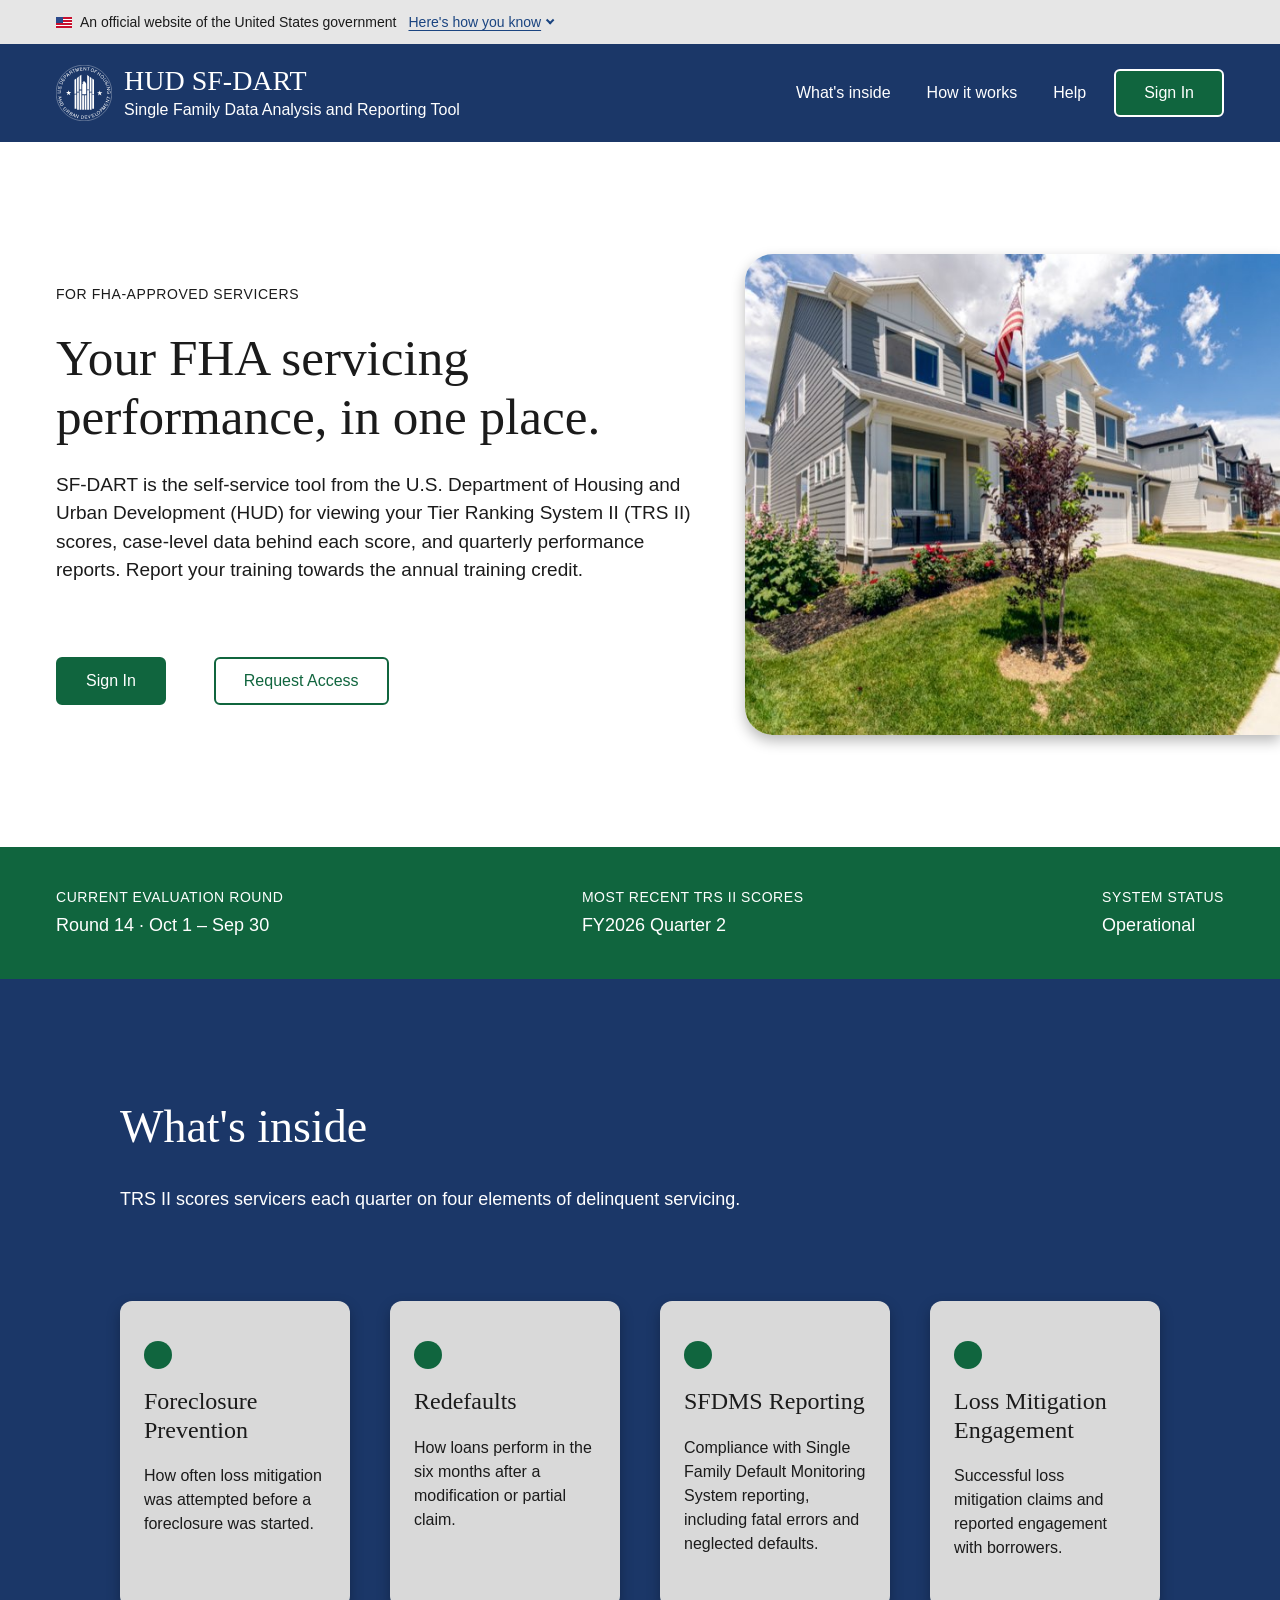
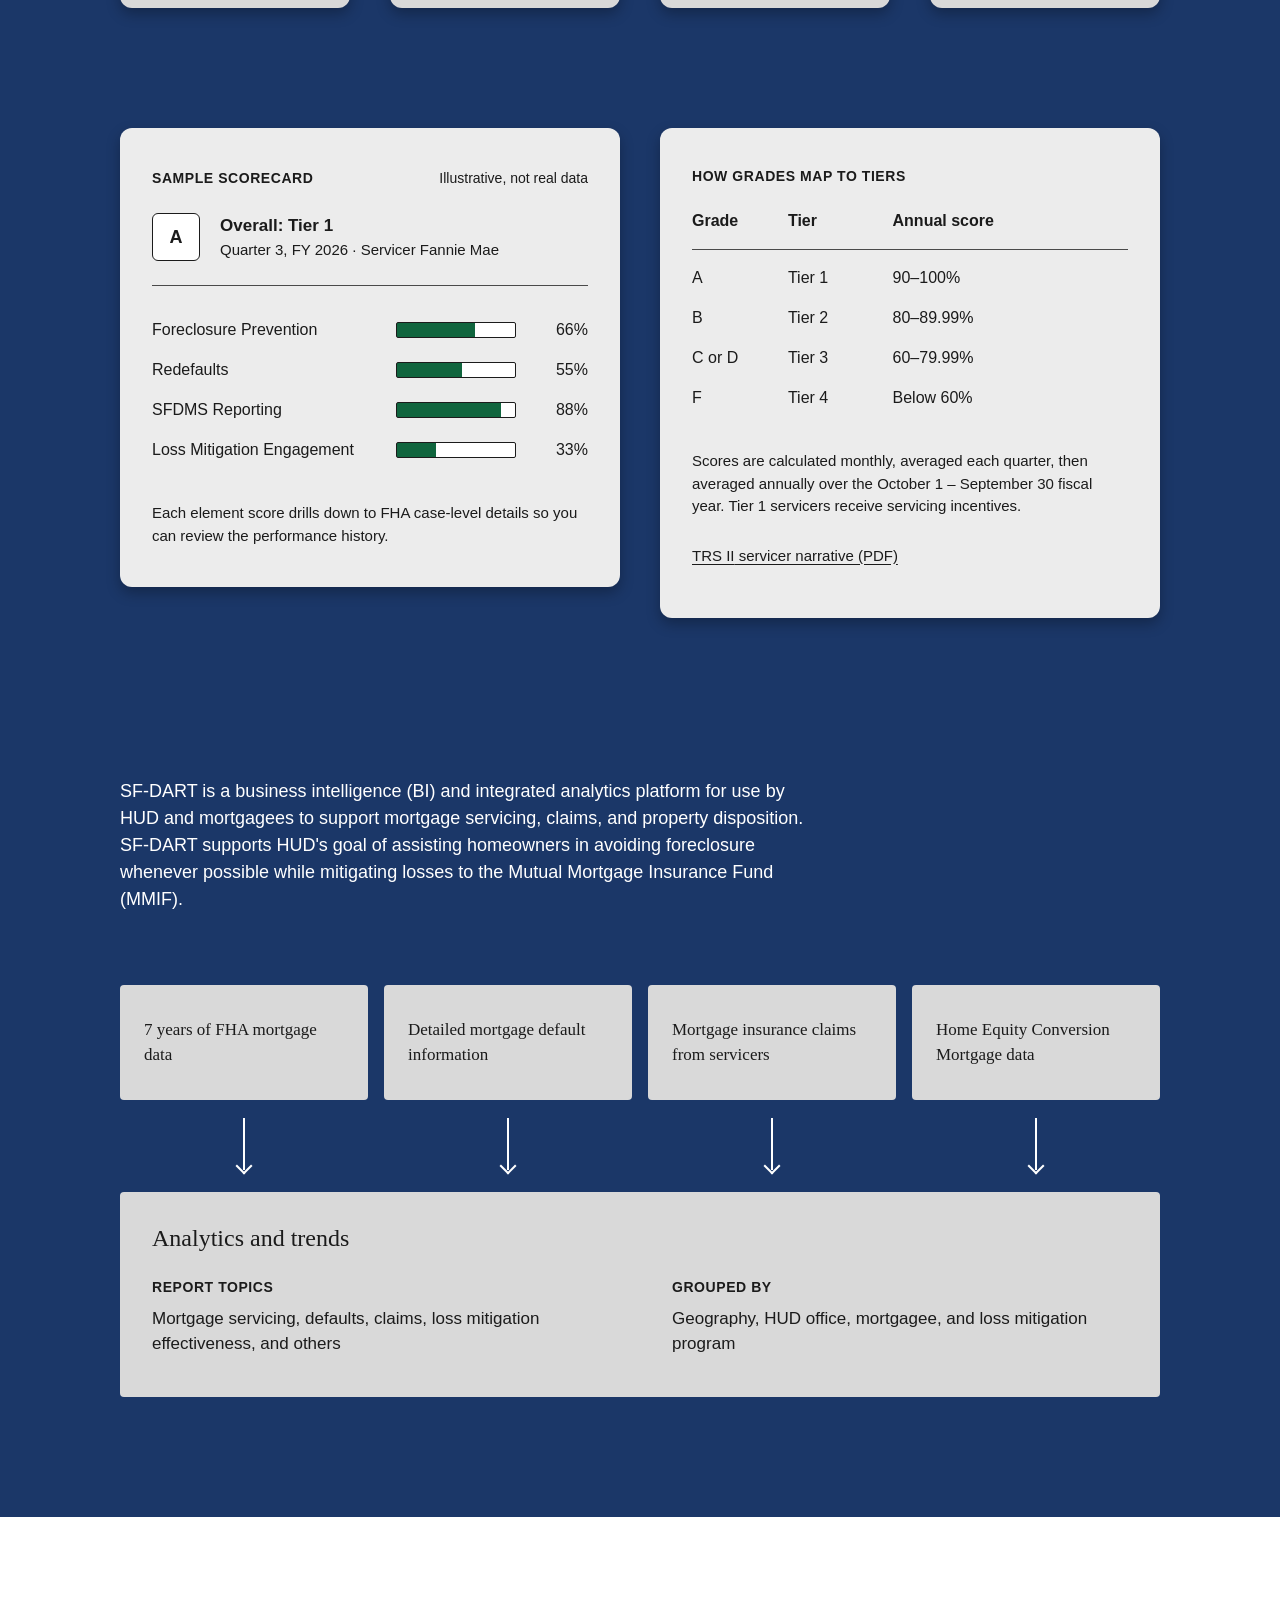
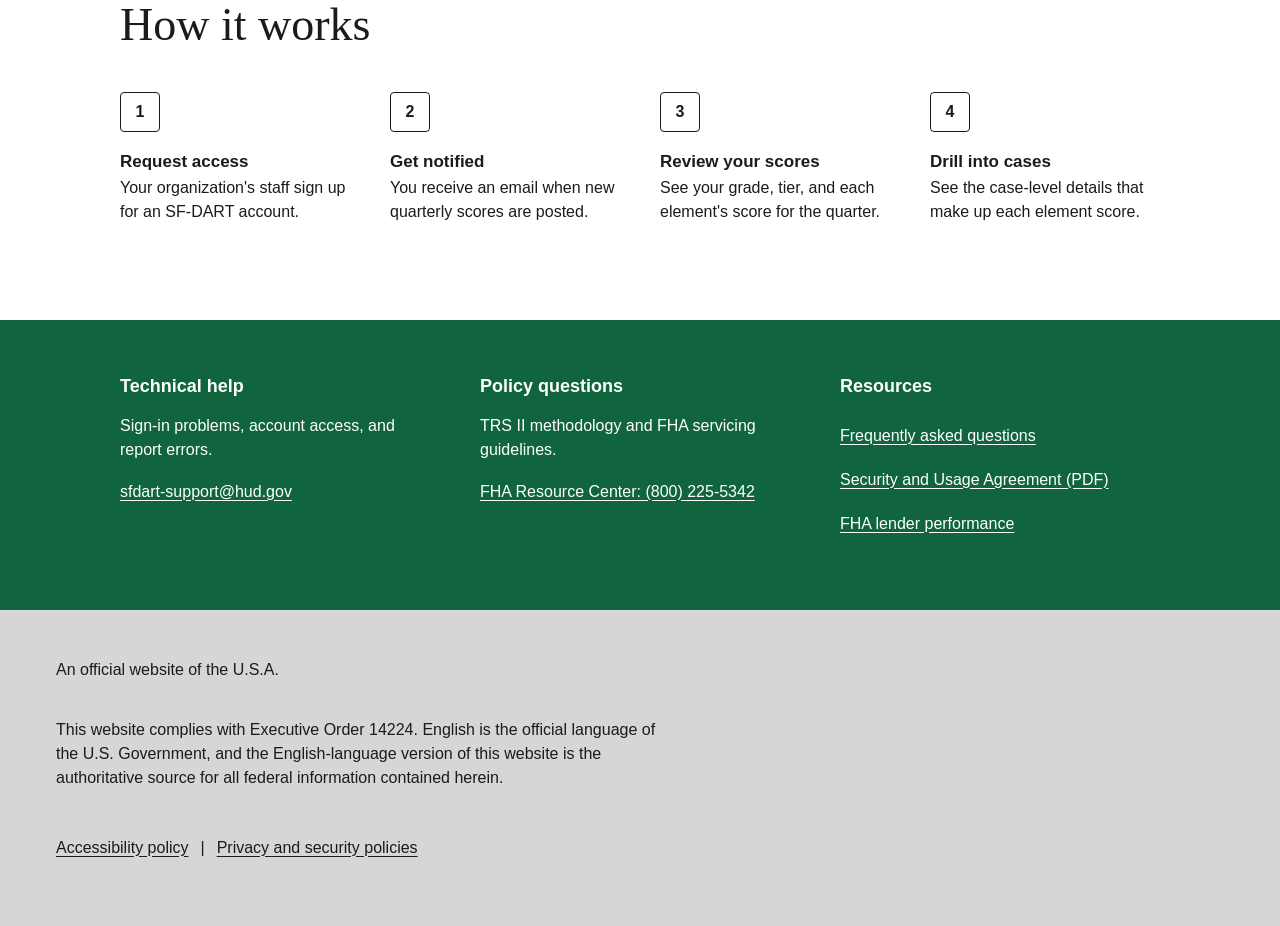
==== index.html @ 4eb6a8e0 "Add SF-DART landing and sign-in pages Add the static HTML/CSS front end for HUD SF-DART (Single Fami" ====
<!DOCTYPE html>
<html lang="en">
<head>
  <meta charset="utf-8">
  <meta name="viewport" content="width=device-width, initial-scale=1">
  <title>HUD SF-DART | Single Family Data Analysis and Reporting Tool</title>
  <meta name="description" content="SF-DART is the U.S. Department of Housing and Urban Development's self-service tool for FHA-approved servicers to view TRS II scores, case-level data and quarterly performance reports.">
  <link rel="stylesheet" href="css/base.css">
  <link rel="stylesheet" href="css/home.css">
  <script>
    // Enable scroll reveals only when the visitor hasn't asked for reduced motion.
    if (window.matchMedia("(prefers-reduced-motion: no-preference)").matches && "IntersectionObserver" in window) {
      document.documentElement.classList.add("js-motion");
    }
  </script>
</head>
<body>
  <a class="skip-link" href="#main">Skip to main content</a>

  <section class="gov-banner" aria-label="Official website of the United States government">
    <div class="wrap--wide">
      <details>
        <summary><span><span class="gov-banner__flag" aria-hidden="true"></span>An official website of the United States government</span> <span class="gov-banner__how">Here's how you know</span></summary>
        <p><strong>Official websites use .gov.</strong> A .gov website belongs to an official government organization in the United States. <strong>Secure .gov websites use HTTPS.</strong> A lock or https:// means you've safely connected to the .gov website.</p>
      </details>
    </div>
  </section>

  <header class="site-header">
    <div class="wrap--wide">
      <a class="brand" href="index.html">
        <img class="brand__seal" src="img/sfdart-logo.svg" width="56" height="56" alt="">
        <span>
          <span class="brand__name"><abbr title="U.S. Department of Housing and Urban Development">HUD</abbr> <abbr title="Single Family Data Analysis and Reporting Tool">SF-DART</abbr></span>
          <span class="brand__tagline">Single Family Data Analysis and Reporting Tool</span>
        </span>
      </a>
      <nav class="site-nav" aria-label="Primary">
        <ul>
          <li><a href="#whats-inside">What's inside</a></li>
          <li><a href="#how-it-works">How it works</a></li>
          <li><a href="#help">Help</a></li>
          <li><a class="btn btn--primary" href="sign-in.html">Sign In</a></li>
        </ul>
      </nav>
    </div>
  </header>

  <main id="main">
    <section class="hero" aria-labelledby="hero-title">
      <div class="hero__copy">
        <p class="eyebrow">For <abbr title="Federal Housing Administration">FHA</abbr>-approved servicers</p>
        <h1 id="hero-title">Your <abbr title="Federal Housing Administration">FHA</abbr> servicing performance, in one place.</h1>
        <p class="hero__lede">SF-DART is the self-service tool from the U.S. Department of Housing and Urban Development (<abbr title="U.S. Department of Housing and Urban Development">HUD</abbr>) for viewing your Tier Ranking System II (<abbr title="Tier Ranking System II">TRS II</abbr>) scores, case-level data behind each score, and quarterly performance reports. Report your training towards the annual training credit.</p>
        <div class="hero__actions">
          <a class="btn btn--primary" href="sign-in.html">Sign In</a>
          <a class="btn btn--secondary" href="/request-access">Request Access</a>
        </div>
      </div>
      <figure class="hero__media">
        <img src="img/hero-1400.jpg" srcset="img/hero-800.jpg 800w, img/hero-1400.jpg 1400w" sizes="(max-width: 960px) 100vw, 45vw" width="1400" height="933" fetchpriority="high" alt="A row of two-story suburban homes with green lawns, young trees, and an American flag on the front porch.">
      </figure>
    </section>

    <section class="status" aria-labelledby="status-title">
      <div class="wrap--wide">
        <h2 id="status-title" class="visually-hidden">Program status</h2>
        <dl>
          <div>
            <dt>Current evaluation round</dt>
            <dd>Round 14 · Oct 1 – Sep 30</dd>
          </div>
          <div>
            <dt>Most recent <abbr title="Tier Ranking System II">TRS II</abbr> scores</dt>
            <dd><abbr title="Fiscal Year">FY</abbr>2026 Quarter 2</dd>
          </div>
          <div>
            <dt>System status</dt>
            <dd>Operational</dd>
          </div>
        </dl>
      </div>
    </section>

    <section class="inside" id="whats-inside" aria-labelledby="inside-title">
      <div class="wrap">
        <h2 id="inside-title" data-reveal>What's inside</h2>
        <p class="inside__intro" data-reveal><abbr title="Tier Ranking System II">TRS II</abbr> scores servicers each quarter on four elements of delinquent servicing.</p>

        <ul class="elements">
          <li class="element" data-reveal>
            <h3>Foreclosure Prevention</h3>
            <p>How often loss mitigation was attempted before a foreclosure was started.</p>
          </li>
          <li class="element" data-reveal>
            <h3>Redefaults</h3>
            <p>How loans perform in the six months after a modification or partial claim.</p>
          </li>
          <li class="element" data-reveal>
            <h3><abbr title="Single Family Default Monitoring System">SFDMS</abbr> Reporting</h3>
            <p>Compliance with Single Family Default Monitoring System reporting, including fatal errors and neglected defaults.</p>
          </li>
          <li class="element" data-reveal>
            <h3>Loss Mitigation Engagement</h3>
            <p>Successful loss mitigation claims and reported engagement with borrowers.</p>
          </li>
        </ul>

        <div class="panels">
          <article class="panel" aria-labelledby="scorecard-title" data-reveal>
            <header class="panel__head">
              <h3 id="scorecard-title">Sample scorecard</h3>
              <small>Illustrative, not real data</small>
            </header>
            <div class="overall">
              <span class="overall__grade"><span class="visually-hidden">Grade </span>A</span>
              <p><strong>Overall: Tier 1</strong> Quarter 3, <abbr title="Fiscal Year">FY</abbr> 2026 · Servicer Fannie Mae</p>
            </div>
            <dl class="scores">
              <div>
                <dt>Foreclosure Prevention</dt>
                <dd><span class="bar" style="--pct: 66%" aria-hidden="true"></span><span class="pct">66%</span></dd>
              </div>
              <div>
                <dt>Redefaults</dt>
                <dd><span class="bar" style="--pct: 55%" aria-hidden="true"></span><span class="pct">55%</span></dd>
              </div>
              <div>
                <dt><abbr title="Single Family Default Monitoring System">SFDMS</abbr> Reporting</dt>
                <dd><span class="bar" style="--pct: 88%" aria-hidden="true"></span><span class="pct">88%</span></dd>
              </div>
              <div>
                <dt>Loss Mitigation Engagement</dt>
                <dd><span class="bar" style="--pct: 33%" aria-hidden="true"></span><span class="pct">33%</span></dd>
              </div>
            </dl>
            <p class="panel__note">Each element score drills down to <abbr title="Federal Housing Administration">FHA</abbr> case-level details so you can review the performance history.</p>
          </article>

          <article class="panel" aria-labelledby="tiers-title" data-reveal>
            <header class="panel__head">
              <h3 id="tiers-title">How grades map to tiers</h3>
            </header>
            <table class="tiers" aria-labelledby="tiers-title">
              <thead>
                <tr>
                  <th scope="col">Grade</th>
                  <th scope="col">Tier</th>
                  <th scope="col">Annual score</th>
                </tr>
              </thead>
              <tbody>
                <tr><td>A</td><td>Tier 1</td><td>90–100%</td></tr>
                <tr><td>B</td><td>Tier 2</td><td>80–89.99%</td></tr>
                <tr><td>C or D</td><td>Tier 3</td><td>60–79.99%</td></tr>
                <tr><td>F</td><td>Tier 4</td><td>Below 60%</td></tr>
              </tbody>
            </table>
            <p class="panel__note">Scores are calculated monthly, averaged each quarter, then averaged annually over the October 1 – September 30 fiscal year. Tier 1 servicers receive servicing incentives.</p>
            <a class="link" href="https://www.hud.gov/sites/dfiles/SFH/documents/spsnarrative.pdf"><abbr title="Tier Ranking System II">TRS II</abbr>&nbsp;servicer narrative (PDF)</a>
          </article>
        </div>

        <p class="platform" data-reveal>SF-DART is a business intelligence (BI) and integrated analytics platform for use by <abbr title="U.S. Department of Housing and Urban Development">HUD</abbr> and mortgagees to support mortgage servicing, claims, and property disposition. SF-DART supports <abbr title="U.S. Department of Housing and Urban Development">HUD</abbr>'s goal of assisting homeowners in avoiding foreclosure whenever possible while mitigating losses to the Mutual Mortgage Insurance Fund (<abbr title="Mutual Mortgage Insurance Fund">MMIF</abbr>).</p>

        <h3 class="visually-hidden" id="sources-title">Data sources that feed Analytics and trends</h3>
        <ul class="sources" aria-labelledby="sources-title">
          <li data-reveal>7 years of <abbr title="Federal Housing Administration">FHA</abbr> mortgage data</li>
          <li data-reveal>Detailed mortgage default information</li>
          <li data-reveal>Mortgage insurance claims from servicers</li>
          <li data-reveal>Home Equity Conversion Mortgage data</li>
        </ul>

        <section class="analytics" aria-labelledby="analytics-title" data-reveal>
          <h3 id="analytics-title">Analytics and trends</h3>
          <dl>
            <div>
              <dt>Report topics</dt>
              <dd>Mortgage servicing, defaults, claims, loss mitigation effectiveness, and others</dd>
            </div>
            <div>
              <dt>Grouped by</dt>
              <dd>Geography, <abbr title="U.S. Department of Housing and Urban Development">HUD</abbr> office, mortgagee, and loss mitigation program</dd>
            </div>
          </dl>
        </section>
      </div>
    </section>

    <section class="how" id="how-it-works" aria-labelledby="how-title">
      <div class="wrap">
        <h2 id="how-title" data-reveal>How it works</h2>
        <ol class="steps">
          <li data-reveal>
            <h3>Request access</h3>
            <p>Your organization's staff sign up for an SF-DART account.</p>
          </li>
          <li data-reveal>
            <h3>Get notified</h3>
            <p>You receive an email when new quarterly scores are posted.</p>
          </li>
          <li data-reveal>
            <h3>Review your scores</h3>
            <p>See your grade, tier, and each element's score for the quarter.</p>
          </li>
          <li data-reveal>
            <h3>Drill into cases</h3>
            <p>See the case-level details that make up each element score.</p>
          </li>
        </ol>
      </div>
    </section>

    <section class="help" id="help" aria-label="Help and resources">
      <div class="wrap">
        <div>
          <h2>Technical help</h2>
          <p>Sign-in problems, account access, and report errors.</p>
          <a class="link" href="mailto:sfdart-support@hud.gov">sfdart-support@hud.gov</a>
        </div>
        <div>
          <h2>Policy questions</h2>
          <p><abbr title="Tier Ranking System II">TRS II</abbr> methodology and <abbr title="Federal Housing Administration">FHA</abbr> servicing guidelines.</p>
          <a class="link" href="tel:+18002255342">FHA Resource Center: (800) 225-5342</a>
        </div>
        <div>
          <h2>Resources</h2>
          <ul>
            <li><a class="link" href="/faq">Frequently asked questions</a></li>
            <li><a class="link" href="/sfdart_user_agreement.pdf">Security and Usage Agreement (PDF)</a></li>
            <li><a class="link" href="https://www.hud.gov/hud-partners/single-family-lender-performance">FHA lender performance</a></li>
          </ul>
        </div>
      </div>
    </section>
  </main>

  <footer class="site-footer">
    <div class="wrap--wide">
      <div class="footer__notices">
        <p>An official website of the U.S.A.</p>
        <p>This website complies with Executive Order 14224. English is the official language of the U.S. Government, and the English-language version of this website is the authoritative source for all federal information contained herein.</p>
      </div>
      <ul>
        <li><a class="link" href="https://www.hud.gov/accessibility">Accessibility policy</a></li>
        <li><a class="link" href="https://www.hud.gov/privacy">Privacy and security policies</a></li>
      </ul>
    </div>
  </footer>

  <script>
    // Scroll reveals: add .is-visible once each element enters the viewport.
    (() => {
      const root = document.documentElement;
      const motionOK = window.matchMedia("(prefers-reduced-motion: no-preference)");
      if (!root.classList.contains("js-motion")) return;

      const revealAll = () => {
        document.querySelectorAll("[data-reveal]").forEach((el) => el.classList.add("is-visible"));
      };

      const observer = new IntersectionObserver((entries) => {
        for (const entry of entries) {
          if (entry.isIntersecting) {
            entry.target.classList.add("is-visible");
            observer.unobserve(entry.target);
          }
        }
      }, { rootMargin: "0px 0px -8% 0px", threshold: 0.12 });

      document.querySelectorAll("[data-reveal]").forEach((el) => observer.observe(el));

      // If the visitor turns on reduced motion mid-visit, show everything immediately.
      motionOK.addEventListener("change", (e) => {
        if (!e.matches) {
          observer.disconnect();
          revealAll();
          root.classList.remove("js-motion");
        }
      });

      // Jumping to content with keyboard focus or in-page links reveals it at once.
      document.addEventListener("focusin", (e) => {
        const target = e.target.closest("[data-reveal]");
        if (target) target.classList.add("is-visible");
      });
      window.addEventListener("beforeprint", revealAll);
    })();
  </script>
</body>
</html>
---- css/base.css ----
/* Shared styles for every SF-DART page. Load before the page stylesheet. */

/*
  Accessibility target: WCAG 2.2 Level AAA.
  Every text/background pair below meets 7:1 (1.4.6). Notes on each token:
    --green  #10653e  white text 7.11:1 (same hue as HUD #168a55, darkened only to the AAA threshold)
    --navy   #1b3768  white text 11.71:1
    --ink    #1b1b1b  on white 17.2:1, on --card 12.2:1, on --panel 14.6:1, on --footer 11.9:1
    --link-gov #1a4480 on --banner 7.71:1
    --error  #8b0a03  on --panel 8.3:1, on white 9.8:1
*/
:root {
  --navy: #1b3768;
  --green: #10653e;
  --green-hover: #0b4d2f;
  --ink: #1b1b1b;
  --card: #d9d9d9;
  --panel: #ececec;
  --banner: #e6e6e6;
  --footer: #d6d6d6;
  --white: #ffffff;
  --link-gov: #1a4480;
  --focus: #ffbe2e;
  --error: #8b0a03;
  --radius: 12px;
  --shadow: 0 6px 14px rgb(0 0 0 / 0.28);
  --font-serif: Georgia, "Times New Roman", Times, serif;
  --font-sans: "Helvetica Neue", Helvetica, Arial, sans-serif;
  --content: 1040px;
  --gutter: clamp(16px, 5vw, 56px);
  --measure: 70ch;
  --target: 44px;
}

*, *::before, *::after { box-sizing: border-box; }

html { scroll-behavior: smooth; }

body {
  margin: 0;
  font-family: var(--font-sans);
  font-size: 1rem;
  line-height: 1.5;
  color: var(--ink);
  background: var(--white);
}

img { max-width: 100%; display: block; }

h1, h2, h3 {
  font-family: var(--font-serif);
  font-weight: 400;
  line-height: 1.2;
  margin: 0;
}

p { margin: 0; max-width: var(--measure); }

a { color: inherit; text-underline-offset: 0.2em; }

abbr[title] { text-decoration: none; }

/* Focus: two-tone ring so it shows on light and dark backgrounds (2.4.7, 2.4.13) */
:focus-visible {
  outline: 3px solid var(--focus);
  outline-offset: 0;
  box-shadow: 0 0 0 6px var(--ink);
}

.visually-hidden {
  position: absolute !important;
  width: 1px;
  height: 1px;
  padding: 0;
  margin: -1px;
  overflow: hidden;
  clip: rect(0 0 0 0);
  white-space: nowrap;
  border: 0;
}

.skip-link {
  position: absolute;
  left: 8px;
  top: -64px;
  display: inline-flex;
  align-items: center;
  min-height: var(--target);
  padding: 0 16px;
  background: var(--white);
  color: var(--ink);
  z-index: 10;
}
.skip-link:focus { top: 8px; }

.wrap {
  width: min(100% - 2 * var(--gutter), var(--content));
  margin-inline: auto;
}

.wrap--wide {
  width: min(100% - 2 * var(--gutter), 1280px);
  margin-inline: auto;
}

/* Standalone links: underlined and at least 44px tall (1.4.1, 2.5.5) */
.link {
  display: inline-flex;
  align-items: center;
  min-height: var(--target);
  text-decoration: underline;
}
.link:hover { text-decoration-thickness: 3px; }

.eyebrow {
  font-size: 0.875rem;
  text-transform: uppercase;
  letter-spacing: 0.04em;
}

/* Buttons */
.btn {
  display: inline-flex;
  align-items: center;
  justify-content: center;
  min-height: 48px;
  min-width: var(--target);
  padding: 0 28px;
  border: 2px solid var(--green);
  border-radius: 6px;
  font-size: 1rem;
  text-decoration: none;
  transition: background-color 0.15s, color 0.15s;
}
.btn--primary { background: var(--green); color: var(--white); }
.btn--primary:hover { background: var(--green-hover); border-color: var(--green-hover); }
.btn--secondary { background: var(--white); color: var(--green); }
.btn--secondary:hover { background: var(--green); color: var(--white); }
.site-header .btn--primary { border-color: var(--white); }

/* Government banner */
.gov-banner {
  background: var(--banner);
  font-size: 0.875rem;
}
.gov-banner summary {
  display: flex;
  align-items: center;
  flex-wrap: wrap;
  column-gap: 12px;
  min-height: var(--target);
  cursor: pointer;
  list-style: none;
}
.gov-banner summary::-webkit-details-marker { display: none; }
.gov-banner__flag {
  width: 16px;
  height: 11px;
  background:
    linear-gradient(#2b4a8b, #2b4a8b) 0 0 / 7px 6px no-repeat,
    repeating-linear-gradient(#c8102e 0 1.57px, #fff 1.57px 3.14px);
  display: inline-block;
  vertical-align: middle;
  margin-right: 8px;
}
.gov-banner__how {
  color: var(--link-gov);
  text-decoration: underline;
  text-underline-offset: 0.2em;
}
.gov-banner__how::after {
  content: "";
  display: inline-block;
  width: 0.45em;
  height: 0.45em;
  margin-left: 6px;
  border-right: 2px solid currentColor;
  border-bottom: 2px solid currentColor;
  transform: translateY(-0.2em) rotate(45deg);
}
.gov-banner details[open] .gov-banner__how::after { transform: translateY(0.05em) rotate(-135deg); }
.gov-banner details[open] p { padding-bottom: 16px; }

/* Site header */
.site-header {
  background: var(--navy);
  color: var(--white);
  padding: 20px 0;
}
.site-header .wrap--wide {
  display: flex;
  align-items: center;
  justify-content: space-between;
  flex-wrap: wrap;
  gap: 16px 32px;
}
.brand {
  display: flex;
  align-items: center;
  gap: 12px;
  min-height: var(--target);
  text-decoration: none;
}
.brand__seal { width: 56px; height: 56px; flex: none; }
.brand__name {
  display: block;
  font-family: var(--font-serif);
  font-size: 1.75rem;
  line-height: 1.2;
}
.brand__tagline { display: block; font-size: 1rem; }

.site-nav ul {
  display: flex;
  align-items: center;
  flex-wrap: wrap;
  gap: 8px 20px;
  list-style: none;
  margin: 0;
  padding: 0;
}
.site-nav a:not(.btn) {
  display: inline-flex;
  align-items: center;
  min-height: var(--target);
  padding: 0 8px;
  text-decoration: none;
  font-size: 1rem;
}
.site-nav a:not(.btn):hover { text-decoration: underline; }

/* Help */
.help {
  background: var(--green);
  color: var(--white);
  padding: 56px 0 64px;
}
.help .wrap {
  display: grid;
  grid-template-columns: repeat(3, minmax(0, 1fr));
  gap: 40px;
  font-size: 1rem;
}
.help h2 {
  font-family: var(--font-sans);
  font-weight: 700;
  font-size: 1.125rem;
  margin-bottom: 16px;
}
.help p { margin-bottom: 8px; }
.help ul { list-style: none; margin: 0; padding: 0; }

/* Footer */
.site-footer {
  background: var(--footer);
  padding: 48px 0 56px;
  font-size: 1rem;
}
.site-footer .wrap--wide { display: grid; gap: 2.25em; }
.site-footer ul {
  display: flex;
  flex-wrap: wrap;
  align-items: center;
  list-style: none;
  margin: 0;
  padding: 0;
}
.site-footer li + li::before { content: "|"; padding: 0 12px; }
@media (max-width: 600px) {
  .site-footer ul { flex-direction: column; align-items: flex-start; }
  .site-footer li + li::before { content: none; }
}
.footer__notices { display: grid; gap: 2.25em; }


/* ============================================================
   Motion (WCAG 2.2 AAA: 2.2.2, 2.3.1, 2.3.3)
   Runs only under prefers-reduced-motion: no-preference (technique C39).
   Short, plays once, never loops or flashes.
   ============================================================ */
@media (prefers-reduced-motion: no-preference) {
  :root {
    --ease-out: cubic-bezier(0.22, 1, 0.36, 1);
    interpolate-size: allow-keywords;
  }

  @keyframes rise {
    from { opacity: 0; translate: 0 14px; }
  }

  /* Buttons: small lift on hover, press-down on click */
  .btn {
    transition:
      background-color 0.2s, color 0.2s, border-color 0.2s,
      translate 0.2s var(--ease-out), box-shadow 0.2s var(--ease-out);
  }
  .btn:hover { translate: 0 -2px; box-shadow: 0 6px 14px rgb(0 0 0 / 0.22); }
  .btn:active { translate: 0 0; box-shadow: none; }
  .btn:focus-visible:hover { box-shadow: 0 0 0 6px var(--ink); }

  /* Underlines grow thicker smoothly */
  .link, .site-nav a:not(.btn) {
    transition: text-decoration-thickness 0.2s, text-underline-offset 0.2s;
  }
  .link:hover { text-underline-offset: 0.3em; }

  /* Gov banner opens smoothly */
  .gov-banner details::details-content {
    block-size: 0;
    overflow: hidden;
    transition:
      block-size 0.3s var(--ease-out),
      content-visibility 0.3s allow-discrete;
  }
  .gov-banner details[open]::details-content { block-size: auto; }
  .gov-banner__how::after { transition: transform 0.3s var(--ease-out); }
}

/* Windows High Contrast / forced colors */
@media (forced-colors: active) {
  :focus-visible { outline-color: Highlight; }
}

@media (max-width: 960px) {
  .help .wrap { grid-template-columns: 1fr; }
}

@media (prefers-reduced-motion: reduce) {
  html { scroll-behavior: auto; }
}
---- css/home.css ----
/* Home page (index.html). Requires base.css. */

/* Hero */
.hero {
  display: grid;
  grid-template-columns: minmax(0, 1.2fr) minmax(0, 1fr);
  align-items: center;
  gap: 48px;
  padding: 112px 0 112px max(var(--gutter), calc((100% - 1280px) / 2));
  overflow: hidden;
}
.hero__copy {
  display: flex;
  flex-direction: column;
  align-items: flex-start;
  gap: 24px;
  max-width: 720px;
}
.hero h1 { font-size: clamp(2.25rem, 4vw, 3.5rem); line-height: 1.15; }
.hero__lede { font-size: 1.1875rem; max-width: 34em; }
.hero__actions {
  display: flex;
  flex-wrap: wrap;
  gap: 24px 48px;
  margin-top: 48px;
}
.hero__media { margin: 0; width: 100%; }
.hero__media img {
  width: 100%;
  height: auto;
  aspect-ratio: 6 / 5.4;
  object-fit: cover;
  object-position: 35% 50%;
  border-radius: 28px 0 0 28px;
  box-shadow: var(--shadow);
}

/* Status strip */
.status {
  background: var(--green);
  color: var(--white);
  padding: 40px 0;
}
.status dl {
  display: flex;
  flex-wrap: wrap;
  justify-content: space-between;
  gap: 24px 72px;
  margin: 0;
}
.status dt {
  font-size: 0.875rem;
  text-transform: uppercase;
  letter-spacing: 0.04em;
  margin-bottom: 4px;
}
.status dd { margin: 0; font-size: 1.125rem; }

/* What's inside */
.inside {
  background: var(--navy);
  color: var(--white);
  padding: 120px 0;
}
.inside h2 { font-size: 2.875rem; margin-bottom: 32px; }
.inside__intro { font-size: 1.125rem; }

.elements {
  display: grid;
  grid-template-columns: repeat(4, minmax(0, 1fr));
  gap: 40px;
  list-style: none;
  margin: 88px 0 120px;
  padding: 0;
}
.element {
  background: var(--card);
  color: var(--ink);
  border-radius: var(--radius);
  box-shadow: var(--shadow);
  padding: 40px 24px 48px;
}
.element::before {
  content: "";
  display: block;
  width: 28px;
  height: 28px;
  border-radius: 50%;
  background: var(--green);
  margin-bottom: 18px;
}
.element h3 { font-size: 1.5rem; margin-bottom: 20px; }
.element p { font-size: 1rem; }

.panels {
  display: grid;
  grid-template-columns: repeat(2, minmax(0, 1fr));
  gap: 40px;
  align-items: start;
}
.panel {
  background: var(--panel);
  color: var(--ink);
  border-radius: var(--radius);
  box-shadow: var(--shadow);
  padding: 40px 32px;
  font-size: 1rem;
}
.panel__head {
  display: flex;
  justify-content: space-between;
  align-items: baseline;
  flex-wrap: wrap;
  gap: 8px 16px;
  margin-bottom: 24px;
}
.panel__head h3 {
  font-family: var(--font-sans);
  font-size: 0.875rem;
  font-weight: 700;
  text-transform: uppercase;
  letter-spacing: 0.04em;
}
.panel__head small { font-size: 0.875rem; }
.panel__note { font-size: 0.9375rem; }

.overall {
  display: flex;
  align-items: center;
  gap: 20px;
  padding-bottom: 24px;
  border-bottom: 1px solid #4a4a4a;
  margin-bottom: 32px;
}
.overall__grade {
  display: grid;
  place-items: center;
  flex: none;
  width: 48px;
  height: 48px;
  border: 1px solid var(--ink);
  border-radius: 6px;
  background: var(--white);
  font-size: 1.125rem;
  font-weight: 700;
}
.overall p { font-size: 0.9375rem; }
.overall strong { display: block; font-size: 1.0625rem; }

.scores { margin: 0 0 40px; display: grid; gap: 16px; }
.scores div {
  display: grid;
  grid-template-columns: minmax(0, 1fr) minmax(80px, 120px) 3.5em;
  align-items: center;
  gap: 16px;
}
.scores dt { font-size: 1rem; }
.scores dd { margin: 0; display: contents; }
.bar {
  --fill: var(--pct);
  height: 16px;
  border: 1px solid var(--ink);
  border-radius: 2px;
  background: linear-gradient(90deg, var(--green) var(--fill), var(--white) var(--fill));
}
.scores .pct { text-align: right; font-size: 1rem; }

.tiers {
  width: 100%;
  border-collapse: collapse;
  font-size: 1rem;
  margin-bottom: 40px;
}
.tiers th {
  text-align: left;
  font-weight: 700;
  padding: 0 12px 16px 0;
  border-bottom: 1px solid #4a4a4a;
}
.tiers td { padding: 16px 12px 0 0; }
.tiers td:first-child, .tiers th:first-child { width: 22%; }
.tiers td:nth-child(2), .tiers th:nth-child(2) { width: 24%; }
.panel .link { margin-top: 16px; font-size: 0.9375rem; }

/* Data sources */
.platform {
  margin: 160px 0 72px;
  font-size: 1.125rem;
}
.sources {
  display: grid;
  grid-template-columns: repeat(4, minmax(0, 1fr));
  gap: 16px;
  list-style: none;
  margin: 0;
  padding: 0;
}
.sources li {
  position: relative;
  background: var(--card);
  color: var(--ink);
  border-radius: 4px;
  padding: 32px 24px;
  font-family: var(--font-serif);
  font-size: 1.0625rem;
  margin-bottom: 92px;
}
.sources li::after {
  content: "";
  position: absolute;
  left: 50%;
  top: calc(100% + 18px);
  width: 2px;
  height: 52px;
  background: var(--white);
  transform: translateX(-50%);
}
.sources li::before {
  content: "";
  position: absolute;
  left: 50%;
  top: calc(100% + 60px);
  width: 12px;
  height: 12px;
  border-right: 2px solid var(--white);
  border-bottom: 2px solid var(--white);
  transform: translateX(-50%) rotate(45deg);
}

.analytics {
  background: var(--card);
  color: var(--ink);
  border-radius: 4px;
  padding: 32px 32px 40px;
}
.analytics h3 { font-size: 1.5rem; margin-bottom: 24px; }
.analytics dl {
  display: grid;
  grid-template-columns: repeat(2, minmax(0, 1fr));
  gap: 24px 64px;
  margin: 0;
}
.analytics dt {
  font-size: 0.875rem;
  font-weight: 700;
  text-transform: uppercase;
  letter-spacing: 0.04em;
  margin-bottom: 8px;
}
.analytics dd { margin: 0; font-size: 1.0625rem; }

/* How it works */
.how { padding: 80px 0 96px; }
.how h2 { font-size: 2.875rem; margin-bottom: 40px; }
.steps {
  display: grid;
  grid-template-columns: repeat(4, minmax(0, 1fr));
  gap: 40px;
  list-style: none;
  margin: 0;
  padding: 0;
  counter-reset: step;
}
.steps li {
  counter-increment: step;
  font-size: 1rem;
}
.steps li::before {
  content: counter(step);
  display: grid;
  place-items: center;
  width: 40px;
  height: 40px;
  border: 1px solid var(--ink);
  border-radius: 4px;
  font-weight: 700;
  margin-bottom: 20px;
}
.steps h3 {
  font-family: var(--font-sans);
  font-weight: 700;
  font-size: 1.0625rem;
  margin-bottom: 4px;
}


/* ============================================================
   Motion (WCAG 2.2 AAA: 2.2.2, 2.3.1, 2.3.3)
   - Everything below runs only under prefers-reduced-motion: no-preference (technique C39).
   - Animations are short, play once, never loop, and never flash.
   - Content is fully visible without JavaScript: the hidden starting
     state applies only once the script adds .js-motion to <html>.
   ============================================================ */
@property --fill {
  syntax: "<percentage>";
  inherits: false;
  initial-value: 0%;
}

@media (prefers-reduced-motion: no-preference) {
  @keyframes settle-in {
    from { opacity: 0; scale: 1.04; }
  }
  @keyframes drift {
    to { translate: 0 32px; }
  }

  /* Hero: staggered entrance on load */
  .hero__copy > * {
    animation: rise 0.7s var(--ease-out) both;
    animation-delay: calc(var(--i, 0) * 90ms);
  }
  .hero__copy > :nth-child(2) { --i: 1; }
  .hero__copy > :nth-child(3) { --i: 2; }
  .hero__copy > :nth-child(4) { --i: 3; }
  .hero__media { overflow: visible; }
  .hero__media img { animation: settle-in 1s var(--ease-out) 0.15s both; }

  /* Hero image drifts slightly as it scrolls away (scroll-driven, progressive enhancement) */
  @supports (animation-timeline: view()) {
    .hero__media img {
      animation:
        settle-in 1s var(--ease-out) 0.15s both,
        drift linear both;
      animation-timeline: auto, view();
      animation-range: normal, exit 0% exit 100%;
    }
  }

  /* Scroll reveals */
  .js-motion [data-reveal] {
    opacity: 0;
    translate: 0 20px;
    transition:
      opacity 0.6s var(--ease-out),
      translate 0.6s var(--ease-out);
    transition-delay: calc(var(--i, 0) * 90ms);
  }
  .js-motion [data-reveal].is-visible { opacity: 1; translate: none; }
  .elements > :nth-child(2), .sources > :nth-child(2), .steps > :nth-child(2), .panels > :nth-child(2) { --i: 1; }
  .elements > :nth-child(3), .sources > :nth-child(3), .steps > :nth-child(3) { --i: 2; }
  .elements > :nth-child(4), .sources > :nth-child(4), .steps > :nth-child(4) { --i: 3; }

  /* Score bars fill once the scorecard is in view */
  .js-motion [data-reveal] .bar { --fill: 0%; }
  .js-motion [data-reveal].is-visible .bar {
    --fill: var(--pct);
    transition: --fill 1.1s var(--ease-out) 0.35s;
  }
  .js-motion .scores > :nth-child(2) .bar { transition-delay: 0.45s; }
  .js-motion .scores > :nth-child(3) .bar { transition-delay: 0.55s; }
  .js-motion .scores > :nth-child(4) .bar { transition-delay: 0.65s; }

  /* Data-flow arrows draw downward after their source card appears */
  .js-motion .sources li::after {
    scale: 1 0;
    transform-origin: top;
    transition: scale 0.5s var(--ease-out);
    transition-delay: calc(var(--i, 0) * 90ms + 0.35s);
  }
  .js-motion .sources li::before {
    opacity: 0;
    transition: opacity 0.3s ease-out;
    transition-delay: calc(var(--i, 0) * 90ms + 0.7s);
  }
  .js-motion .sources li.is-visible::after { scale: 1 1; }
  .js-motion .sources li.is-visible::before { opacity: 1; }
}

/* Never print or hand off half-revealed content */
@media print {
  [data-reveal] { opacity: 1 !important; translate: none !important; }
  .bar { --fill: var(--pct) !important; }
}

/* Windows High Contrast / forced colors */
@media (forced-colors: active) {
  .bar {
    forced-color-adjust: none;
    border-color: CanvasText;
    background: linear-gradient(90deg, CanvasText var(--pct), Canvas var(--pct));
  }
  .element::before { forced-color-adjust: none; background: CanvasText; }
  .sources li::after { background: CanvasText; }
  .sources li::before { border-color: CanvasText; }
}

/* Responsive */
@media (max-width: 1100px) {
  .elements { grid-template-columns: repeat(2, minmax(0, 1fr)); }
  .steps { grid-template-columns: repeat(2, minmax(0, 1fr)); }
}

@media (max-width: 960px) {
  .hero { grid-template-columns: 1fr; padding: 64px var(--gutter); }
  .hero__media img { border-radius: 20px; }
  .hero__actions { margin-top: 16px; gap: 16px; }
  .elements { gap: 24px; margin: 56px 0 72px; }
  .panels { grid-template-columns: 1fr; gap: 32px; }
  .sources { grid-template-columns: repeat(2, minmax(0, 1fr)); }
  .inside { padding: 72px 0; }
  .platform { margin-top: 88px; }
}

@media (max-width: 600px) {
  .elements, .sources, .steps, .analytics dl { grid-template-columns: 1fr; }
  .sources li { margin-bottom: 0; padding: 24px 20px; }
  .sources li::before, .sources li::after { display: none; }
  .sources { margin-bottom: 16px; }
  .panel { padding: 32px 20px; }
  .scores div { grid-template-columns: minmax(0, 1fr) 64px 3.5em; gap: 10px; }
  .inside h2, .how h2 { font-size: 2.25rem; }
}
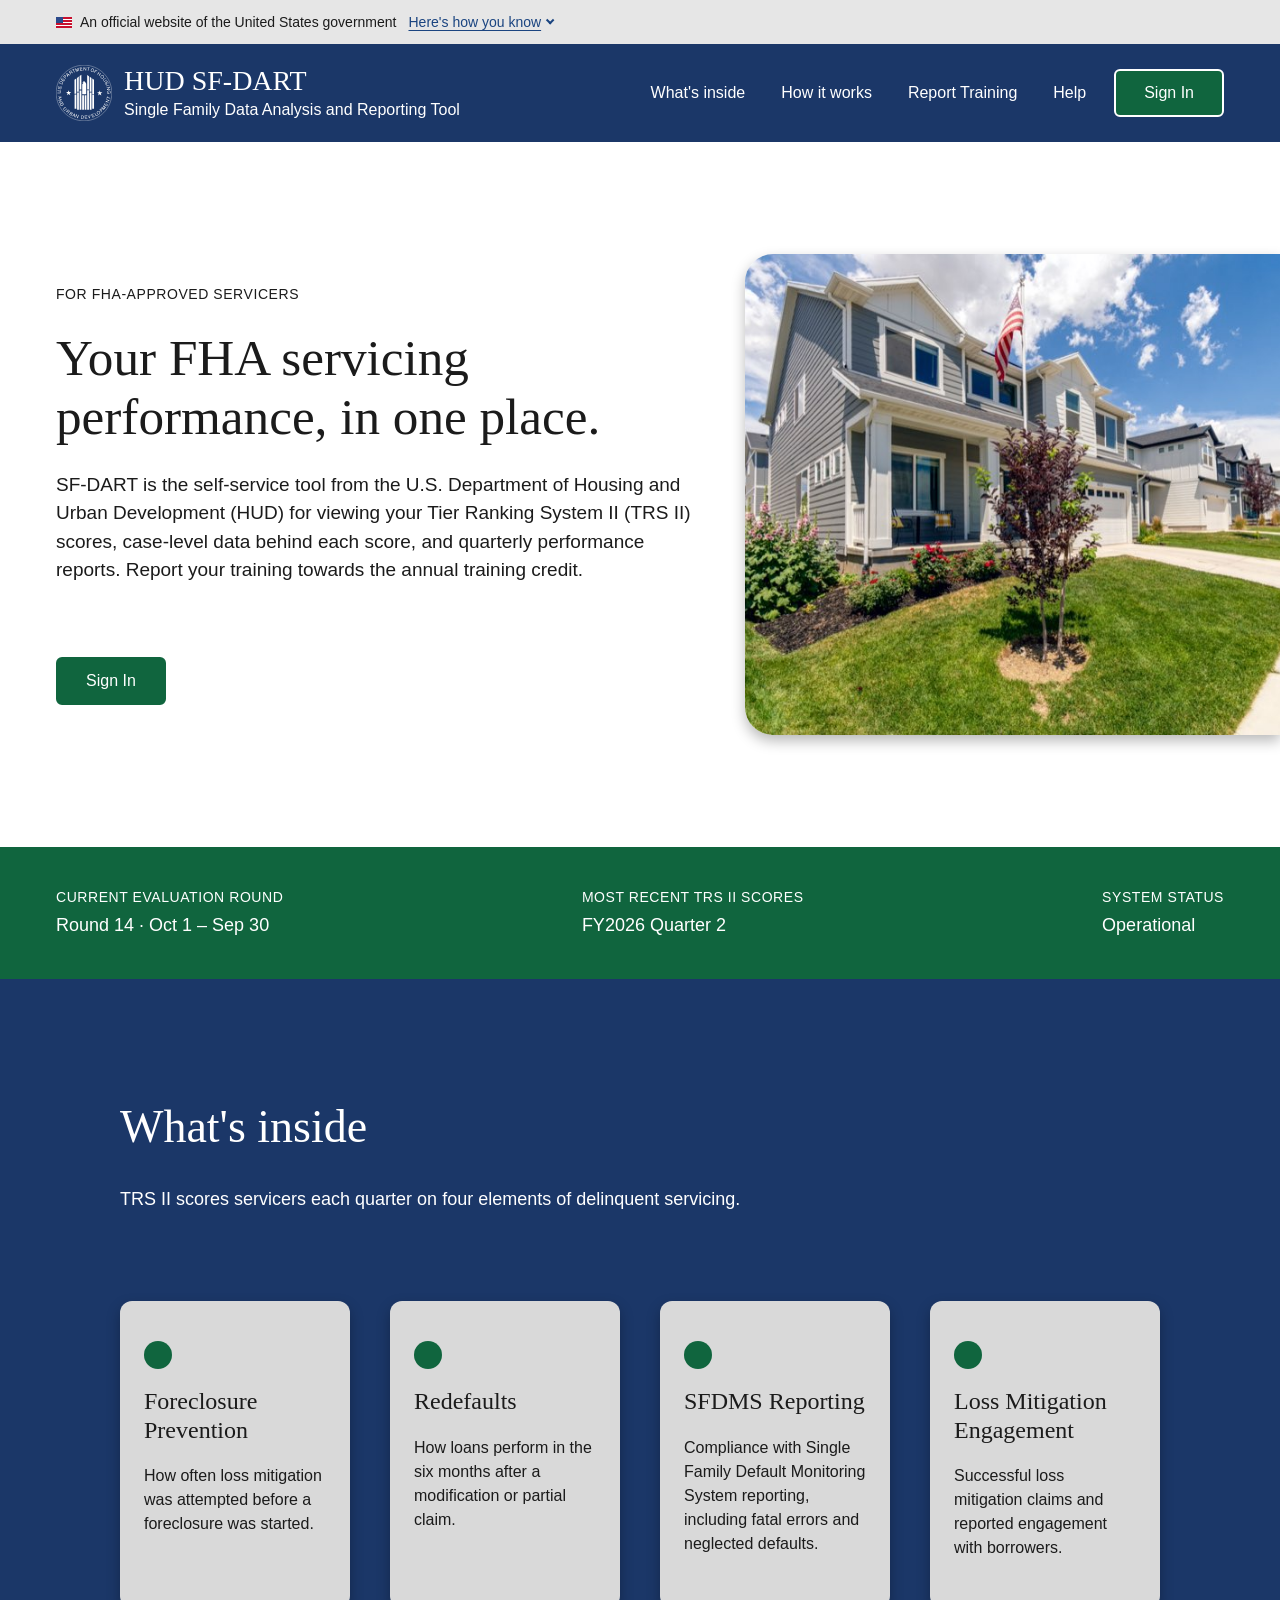
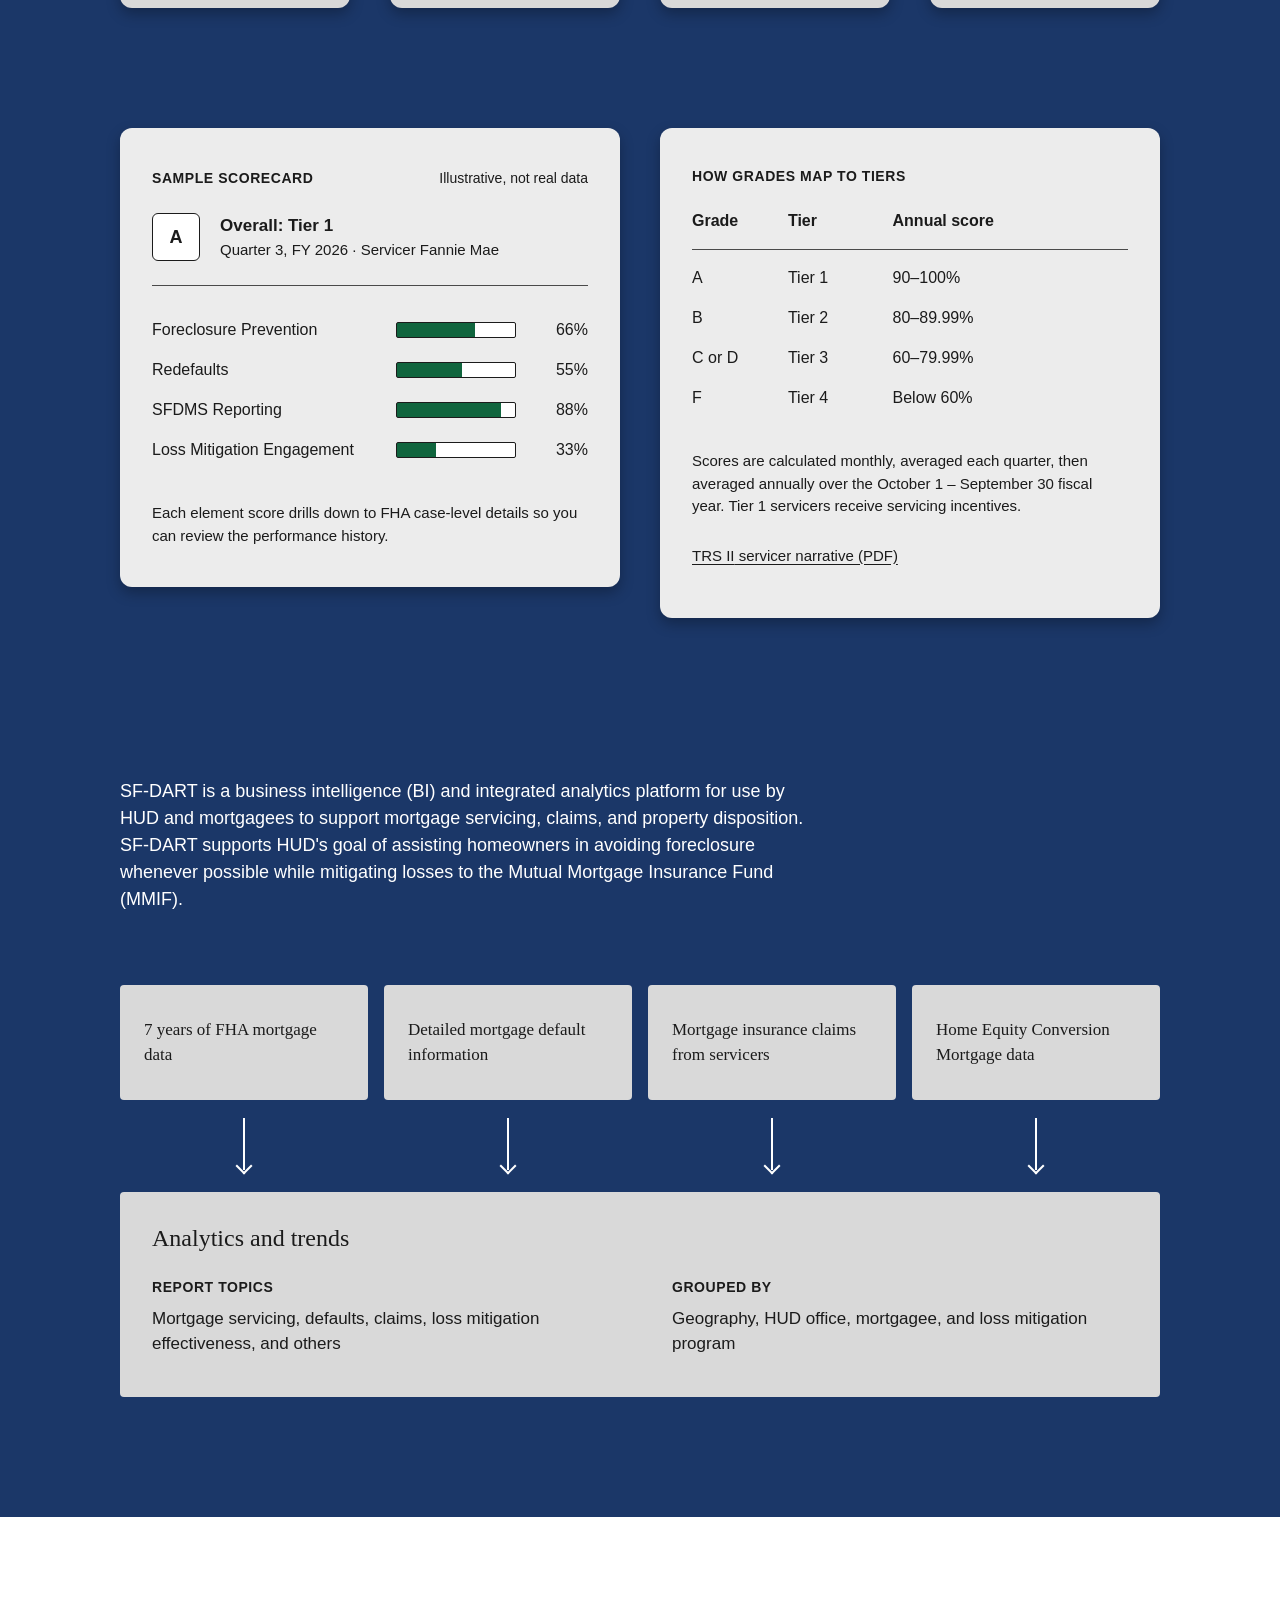
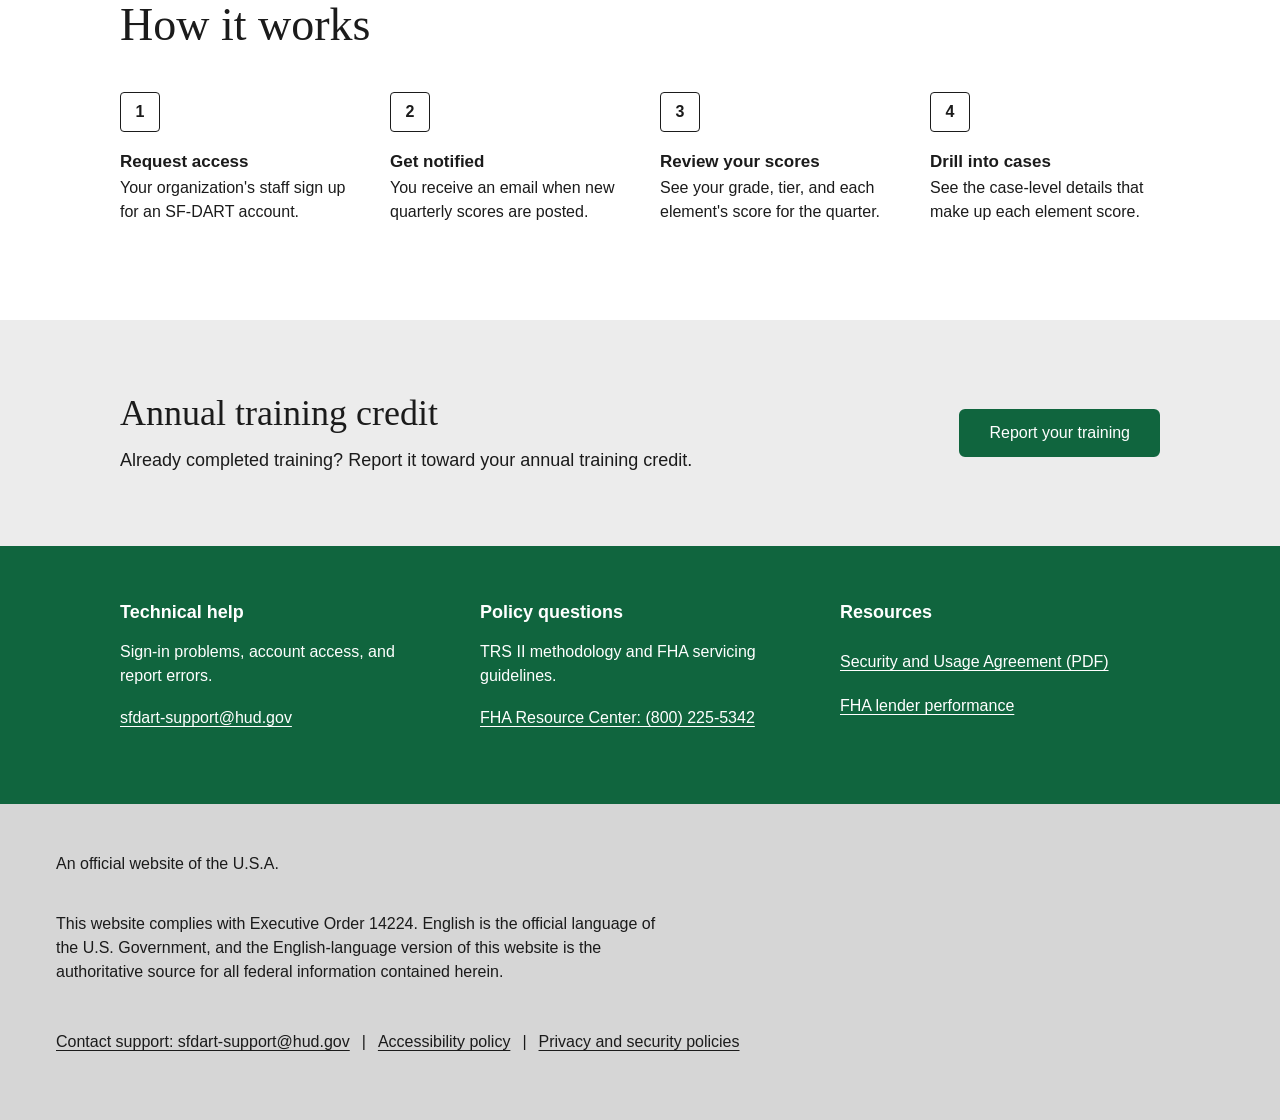
==== commit e88179ec: "Meet Section 508 (WCAG 2.0 AA) and update content per client Accessibility - Sign-in error is linked" ====
--- a/index.html
+++ b/index.html
@@ -36,9 +36,10 @@
         </span>
       </a>
       <nav class="site-nav" aria-label="Primary">
-        <ul>
+        <ul role="list">
           <li><a href="#whats-inside">What's inside</a></li>
           <li><a href="#how-it-works">How it works</a></li>
+          <li><a href="#training">Report Training</a></li>
           <li><a href="#help">Help</a></li>
           <li><a class="btn btn--primary" href="sign-in.html">Sign In</a></li>
         </ul>
@@ -46,7 +47,7 @@
     </div>
   </header>
 
-  <main id="main">
+  <main id="main" tabindex="-1">
     <section class="hero" aria-labelledby="hero-title">
       <div class="hero__copy">
         <p class="eyebrow">For <abbr title="Federal Housing Administration">FHA</abbr>-approved servicers</p>
@@ -54,7 +55,6 @@
         <p class="hero__lede">SF-DART is the self-service tool from the U.S. Department of Housing and Urban Development (<abbr title="U.S. Department of Housing and Urban Development">HUD</abbr>) for viewing your Tier Ranking System II (<abbr title="Tier Ranking System II">TRS II</abbr>) scores, case-level data behind each score, and quarterly performance reports. Report your training towards the annual training credit.</p>
         <div class="hero__actions">
           <a class="btn btn--primary" href="sign-in.html">Sign In</a>
-          <a class="btn btn--secondary" href="/request-access">Request Access</a>
         </div>
       </div>
       <figure class="hero__media">
@@ -87,7 +87,7 @@
         <h2 id="inside-title" data-reveal>What's inside</h2>
         <p class="inside__intro" data-reveal><abbr title="Tier Ranking System II">TRS II</abbr> scores servicers each quarter on four elements of delinquent servicing.</p>
 
-        <ul class="elements">
+        <ul class="elements" role="list">
           <li class="element" data-reveal>
             <h3>Foreclosure Prevention</h3>
             <p>How often loss mitigation was attempted before a foreclosure was started.</p>
@@ -164,7 +164,7 @@
         <p class="platform" data-reveal>SF-DART is a business intelligence (BI) and integrated analytics platform for use by <abbr title="U.S. Department of Housing and Urban Development">HUD</abbr> and mortgagees to support mortgage servicing, claims, and property disposition. SF-DART supports <abbr title="U.S. Department of Housing and Urban Development">HUD</abbr>'s goal of assisting homeowners in avoiding foreclosure whenever possible while mitigating losses to the Mutual Mortgage Insurance Fund (<abbr title="Mutual Mortgage Insurance Fund">MMIF</abbr>).</p>
 
         <h3 class="visually-hidden" id="sources-title">Data sources that feed Analytics and trends</h3>
-        <ul class="sources" aria-labelledby="sources-title">
+        <ul class="sources" role="list" aria-labelledby="sources-title">
           <li data-reveal>7 years of <abbr title="Federal Housing Administration">FHA</abbr> mortgage data</li>
           <li data-reveal>Detailed mortgage default information</li>
           <li data-reveal>Mortgage insurance claims from servicers</li>
@@ -190,7 +190,7 @@
     <section class="how" id="how-it-works" aria-labelledby="how-title">
       <div class="wrap">
         <h2 id="how-title" data-reveal>How it works</h2>
-        <ol class="steps">
+        <ol class="steps" role="list">
           <li data-reveal>
             <h3>Request access</h3>
             <p>Your organization's staff sign up for an SF-DART account.</p>
@@ -208,6 +208,16 @@
             <p>See the case-level details that make up each element score.</p>
           </li>
         </ol>
+      </div>
+    </section>
+
+    <section class="training" id="training" aria-labelledby="training-title">
+      <div class="wrap">
+        <div data-reveal>
+          <h2 id="training-title">Annual training credit</h2>
+          <p>Already completed training? Report it toward your annual training credit.</p>
+        </div>
+        <a class="btn btn--primary" href="https://sfdart.hud.gov/dashboard-ta.html" data-reveal>Report your training</a>
       </div>
     </section>
 
@@ -225,9 +235,8 @@
         </div>
         <div>
           <h2>Resources</h2>
-          <ul>
-            <li><a class="link" href="/faq">Frequently asked questions</a></li>
-            <li><a class="link" href="/sfdart_user_agreement.pdf">Security and Usage Agreement (PDF)</a></li>
+          <ul role="list">
+            <li><a class="link" href="https://sfdart.hud.gov/sfdart_user_agreement.pdf#page=1">Security and Usage Agreement (PDF)</a></li>
             <li><a class="link" href="https://www.hud.gov/hud-partners/single-family-lender-performance">FHA lender performance</a></li>
           </ul>
         </div>
@@ -241,7 +250,8 @@
         <p>An official website of the U.S.A.</p>
         <p>This website complies with Executive Order 14224. English is the official language of the U.S. Government, and the English-language version of this website is the authoritative source for all federal information contained herein.</p>
       </div>
-      <ul>
+      <ul role="list">
+        <li><a class="link" href="mailto:sfdart-support@hud.gov">Contact support: sfdart-support@hud.gov</a></li>
         <li><a class="link" href="https://www.hud.gov/accessibility">Accessibility policy</a></li>
         <li><a class="link" href="https://www.hud.gov/privacy">Privacy and security policies</a></li>
       </ul>
@@ -266,7 +276,7 @@
             observer.unobserve(entry.target);
           }
         }
-      }, { rootMargin: "0px 0px -8% 0px", threshold: 0.12 });
+      }, { rootMargin: "0px 0px -8% 0px", threshold: 0 });
 
       document.querySelectorAll("[data-reveal]").forEach((el) => observer.observe(el));
 
--- a/css/base.css
+++ b/css/base.css
@@ -93,6 +93,9 @@
 }
 .skip-link:focus { top: 8px; }
 
+/* Skip-link target receives focus programmatically (tabindex="-1"); no ring on the whole page region */
+main:focus { outline: none; box-shadow: none; }
+
 .wrap {
   width: min(100% - 2 * var(--gutter), var(--content));
   margin-inline: auto;
@@ -265,7 +268,11 @@
   margin: 0;
   padding: 0;
 }
-.site-footer li + li::before { content: "|"; padding: 0 12px; }
+.site-footer li + li::before {
+  content: "|";
+  content: "|" / ""; /* decorative: keep the separator out of the accessibility tree */
+  padding: 0 12px;
+}
 @media (max-width: 600px) {
   .site-footer ul { flex-direction: column; align-items: flex-start; }
   .site-footer li + li::before { content: none; }
--- a/css/home.css
+++ b/css/home.css
@@ -282,6 +282,22 @@
   font-size: 1.0625rem;
   margin-bottom: 4px;
 }
+
+/* Annual training credit */
+.training {
+  background: var(--panel);
+  padding: 72px 0;
+}
+.training .wrap {
+  display: flex;
+  flex-wrap: wrap;
+  align-items: center;
+  justify-content: space-between;
+  gap: 24px 48px;
+}
+.training h2 { font-size: 2.25rem; margin-bottom: 12px; }
+.training p { font-size: 1.125rem; }
+.training > .wrap > :nth-child(2) { --i: 1; }
 
 
 /* ============================================================
@@ -410,4 +426,6 @@
   .panel { padding: 32px 20px; }
   .scores div { grid-template-columns: minmax(0, 1fr) 64px 3.5em; gap: 10px; }
   .inside h2, .how h2 { font-size: 2.25rem; }
-}
+  .training { padding: 56px 0; }
+  .training h2 { font-size: 1.875rem; }
+}
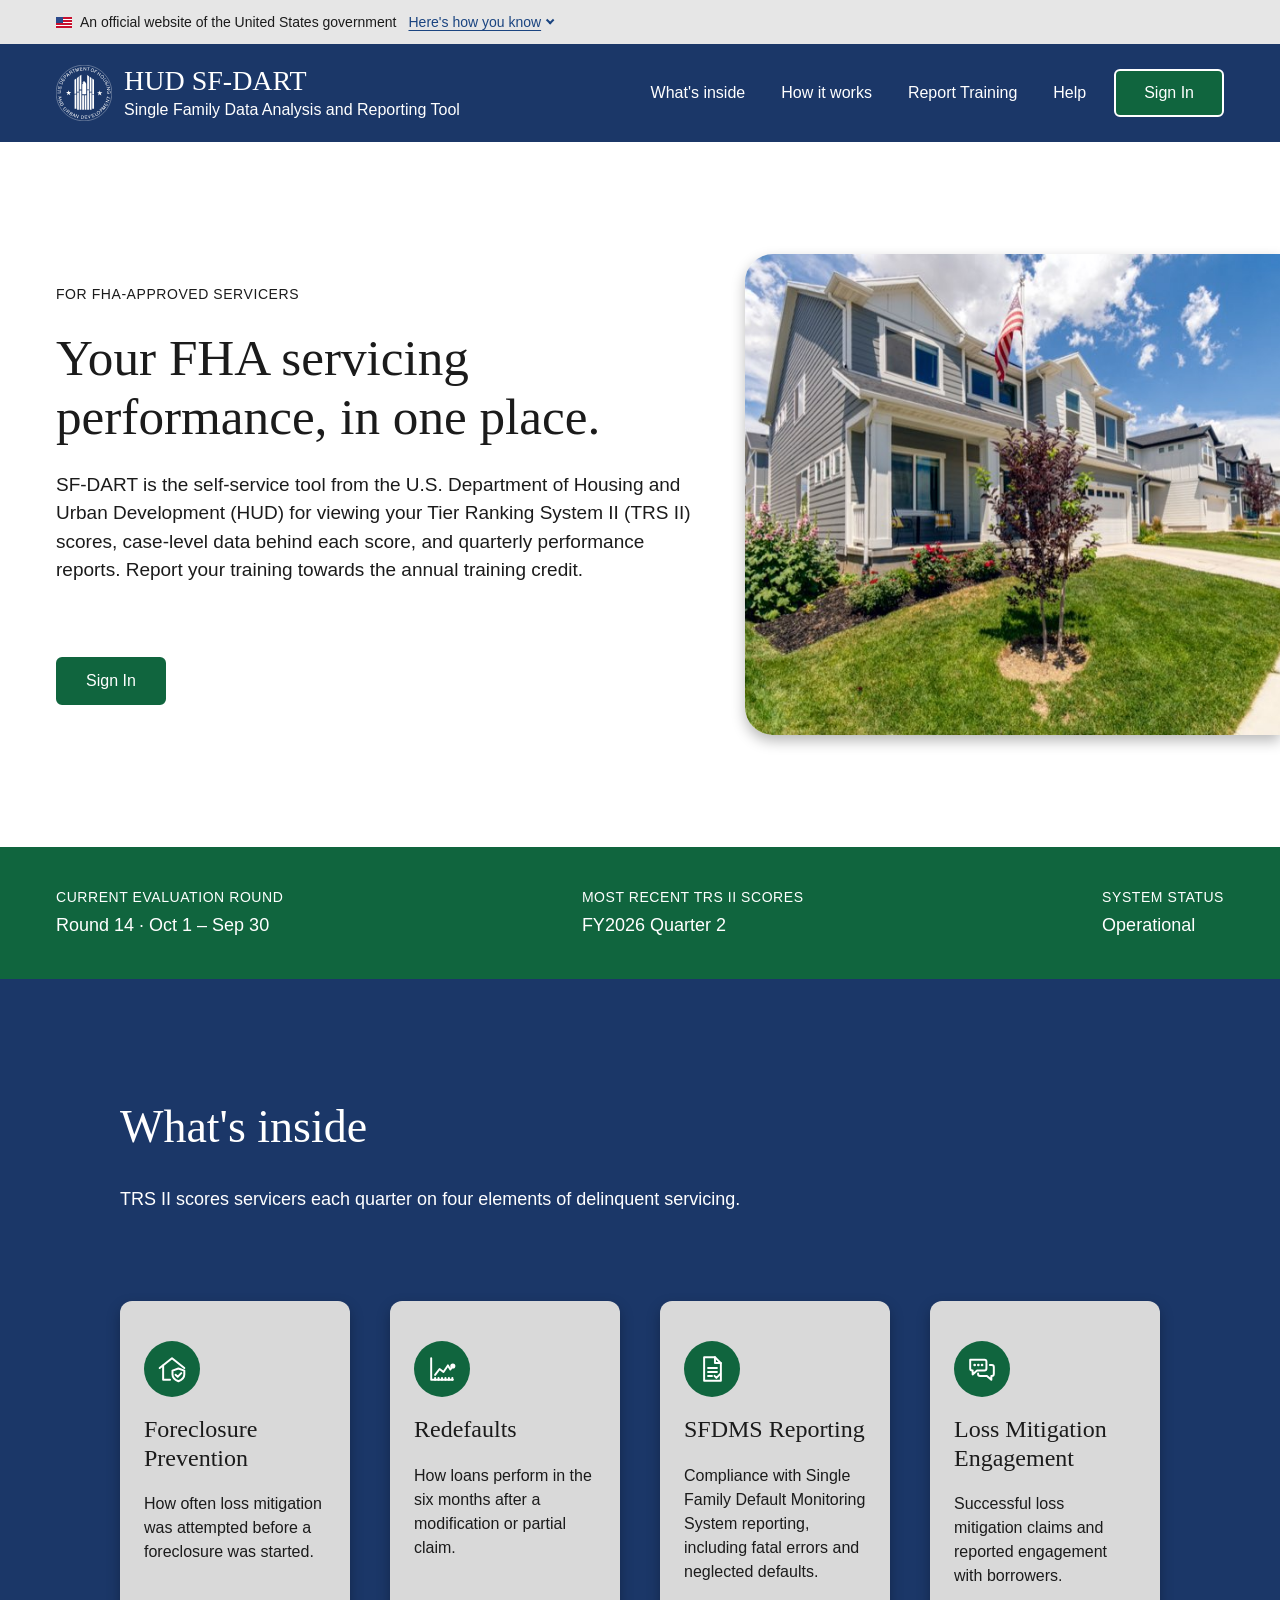
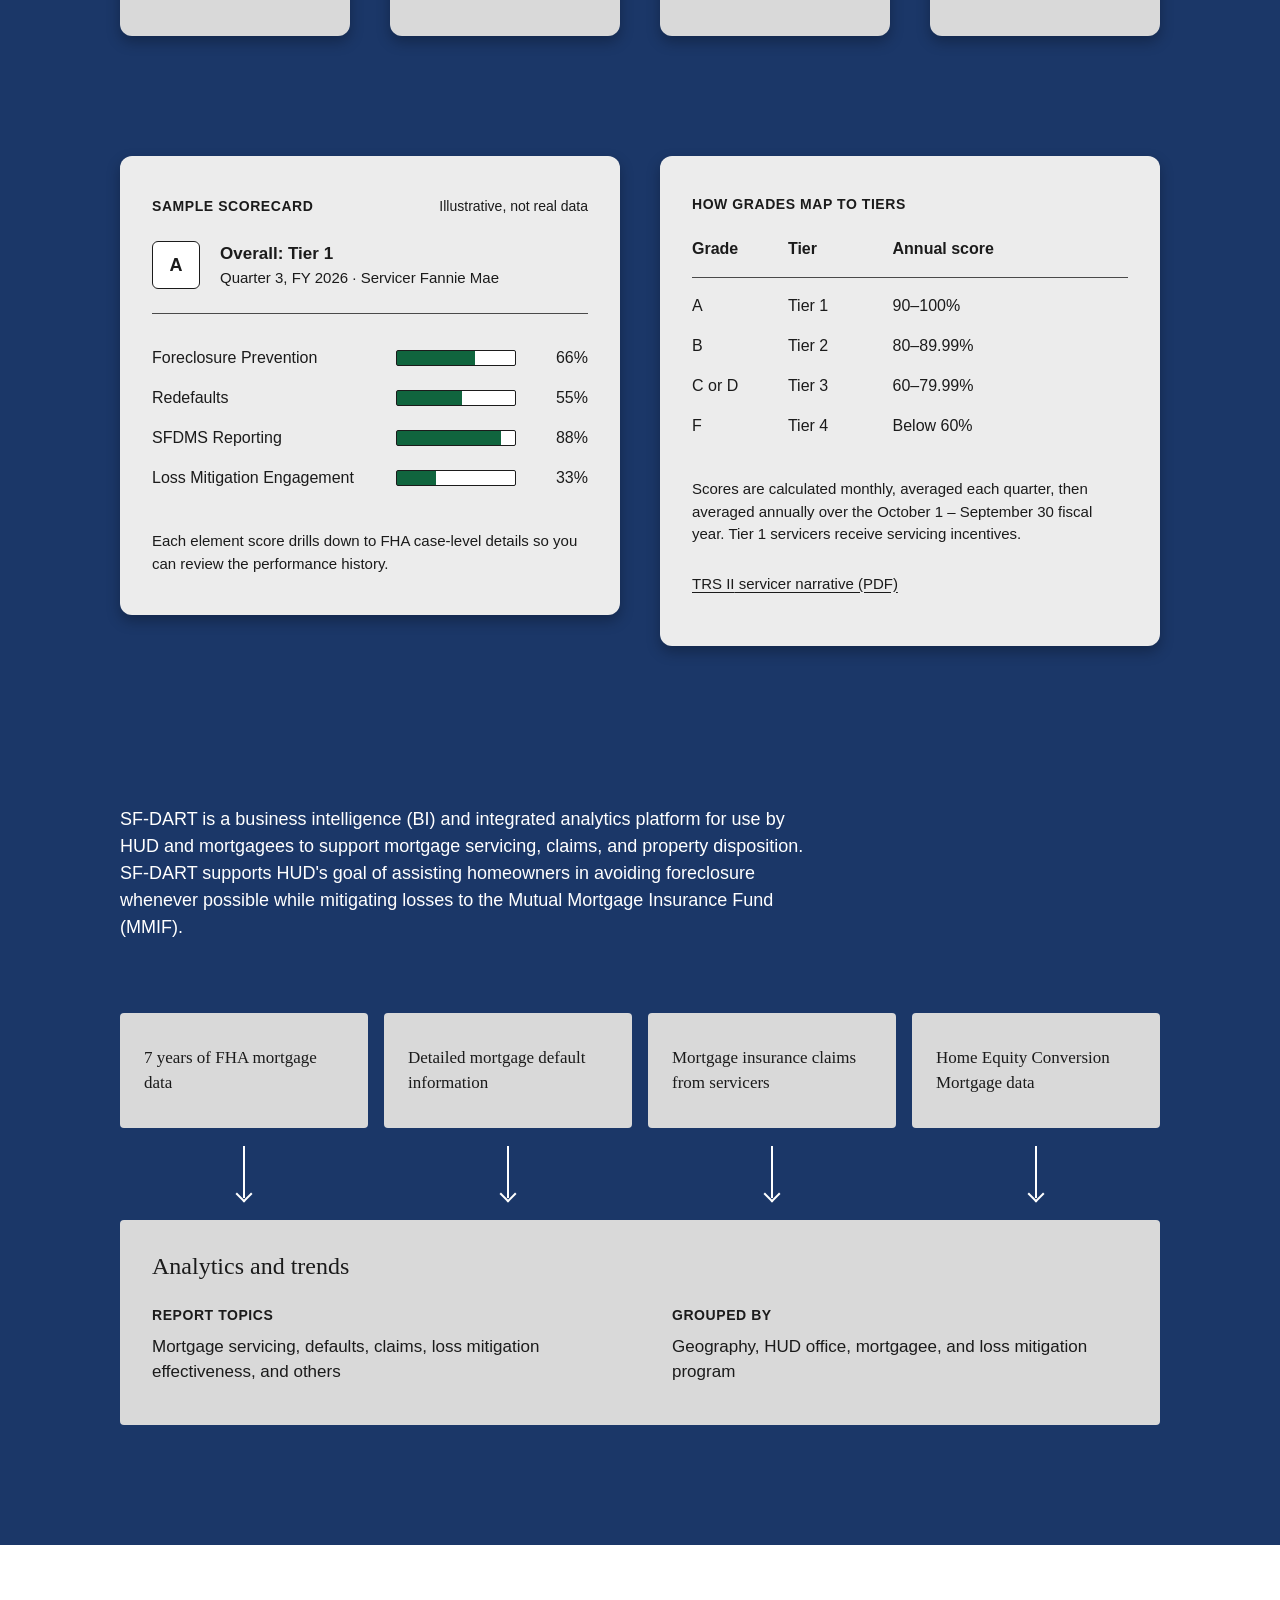
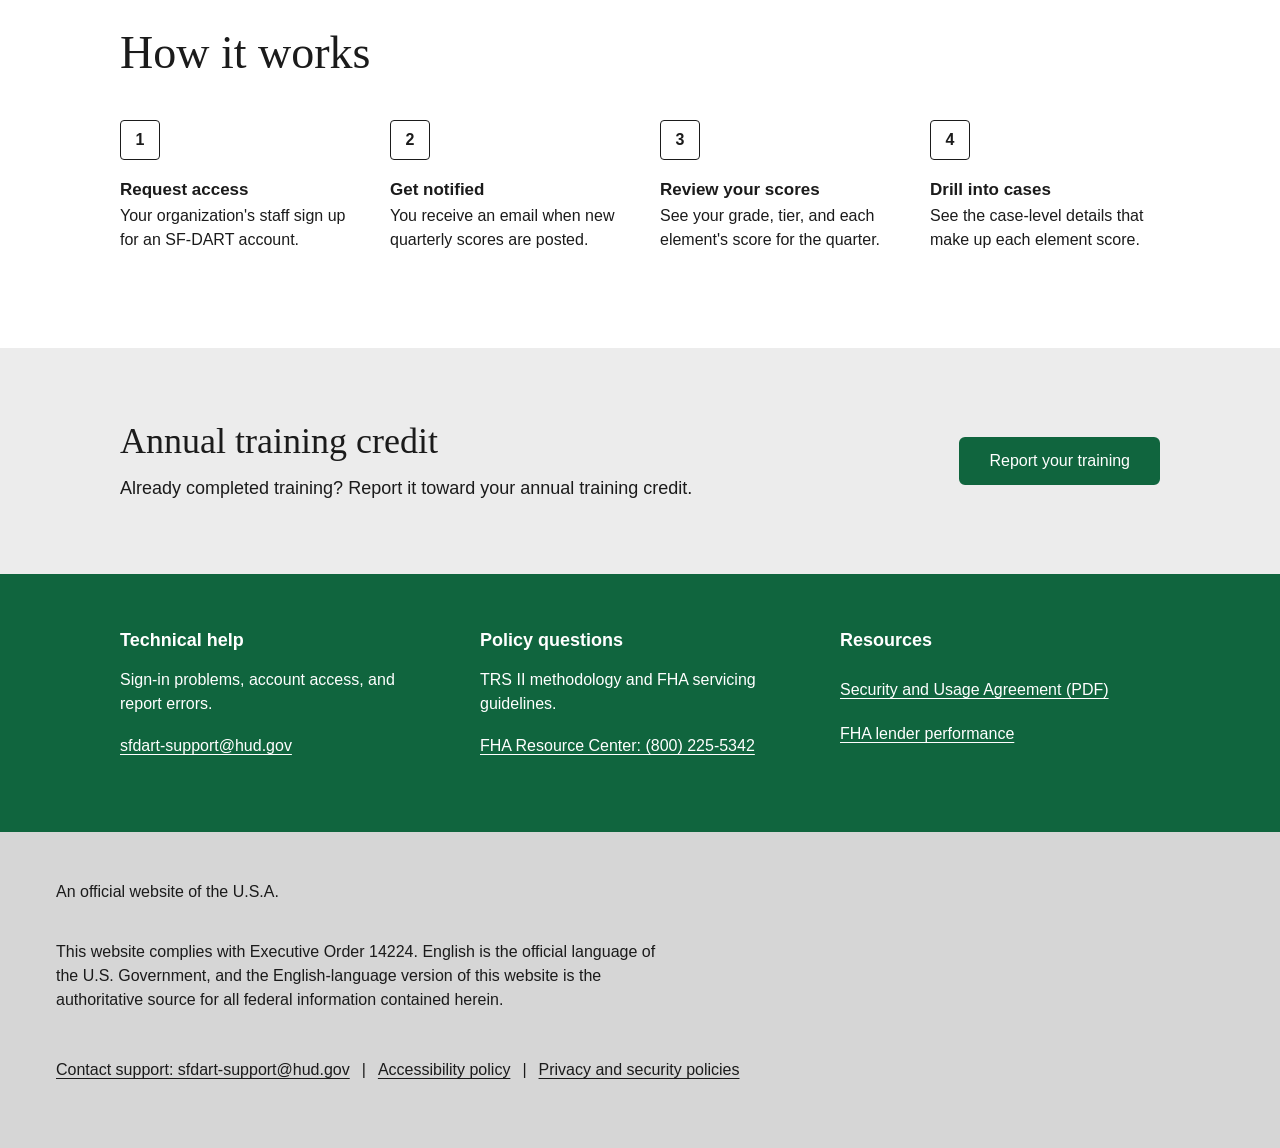
==== commit fcb5d31a: "Replace "What's inside" dots with element icons Swap the green dot on each of the four element cards" ====
--- a/index.html
+++ b/index.html
@@ -89,18 +89,22 @@
 
         <ul class="elements" role="list">
           <li class="element" data-reveal>
+            <img class="element__icon" src="img/sfdart-icon-foreclosure-prevention.svg" alt="" width="56" height="56">
             <h3>Foreclosure Prevention</h3>
             <p>How often loss mitigation was attempted before a foreclosure was started.</p>
           </li>
           <li class="element" data-reveal>
+            <img class="element__icon" src="img/sfdart-icon-redefaults.svg" alt="" width="56" height="56">
             <h3>Redefaults</h3>
             <p>How loans perform in the six months after a modification or partial claim.</p>
           </li>
           <li class="element" data-reveal>
+            <img class="element__icon" src="img/sfdart-icon-sfdms-reporting.svg" alt="" width="56" height="56">
             <h3><abbr title="Single Family Default Monitoring System">SFDMS</abbr> Reporting</h3>
             <p>Compliance with Single Family Default Monitoring System reporting, including fatal errors and neglected defaults.</p>
           </li>
           <li class="element" data-reveal>
+            <img class="element__icon" src="img/sfdart-icon-loss-mitigation-engagement.svg" alt="" width="56" height="56">
             <h3>Loss Mitigation Engagement</h3>
             <p>Successful loss mitigation claims and reported engagement with borrowers.</p>
           </li>
--- a/css/home.css
+++ b/css/home.css
@@ -80,13 +80,10 @@
   box-shadow: var(--shadow);
   padding: 40px 24px 48px;
 }
-.element::before {
-  content: "";
+.element__icon {
   display: block;
-  width: 28px;
-  height: 28px;
-  border-radius: 50%;
-  background: var(--green);
+  width: 56px;
+  height: 56px;
   margin-bottom: 18px;
 }
 .element h3 { font-size: 1.5rem; margin-bottom: 20px; }
@@ -396,7 +393,6 @@
     border-color: CanvasText;
     background: linear-gradient(90deg, CanvasText var(--pct), Canvas var(--pct));
   }
-  .element::before { forced-color-adjust: none; background: CanvasText; }
   .sources li::after { background: CanvasText; }
   .sources li::before { border-color: CanvasText; }
 }
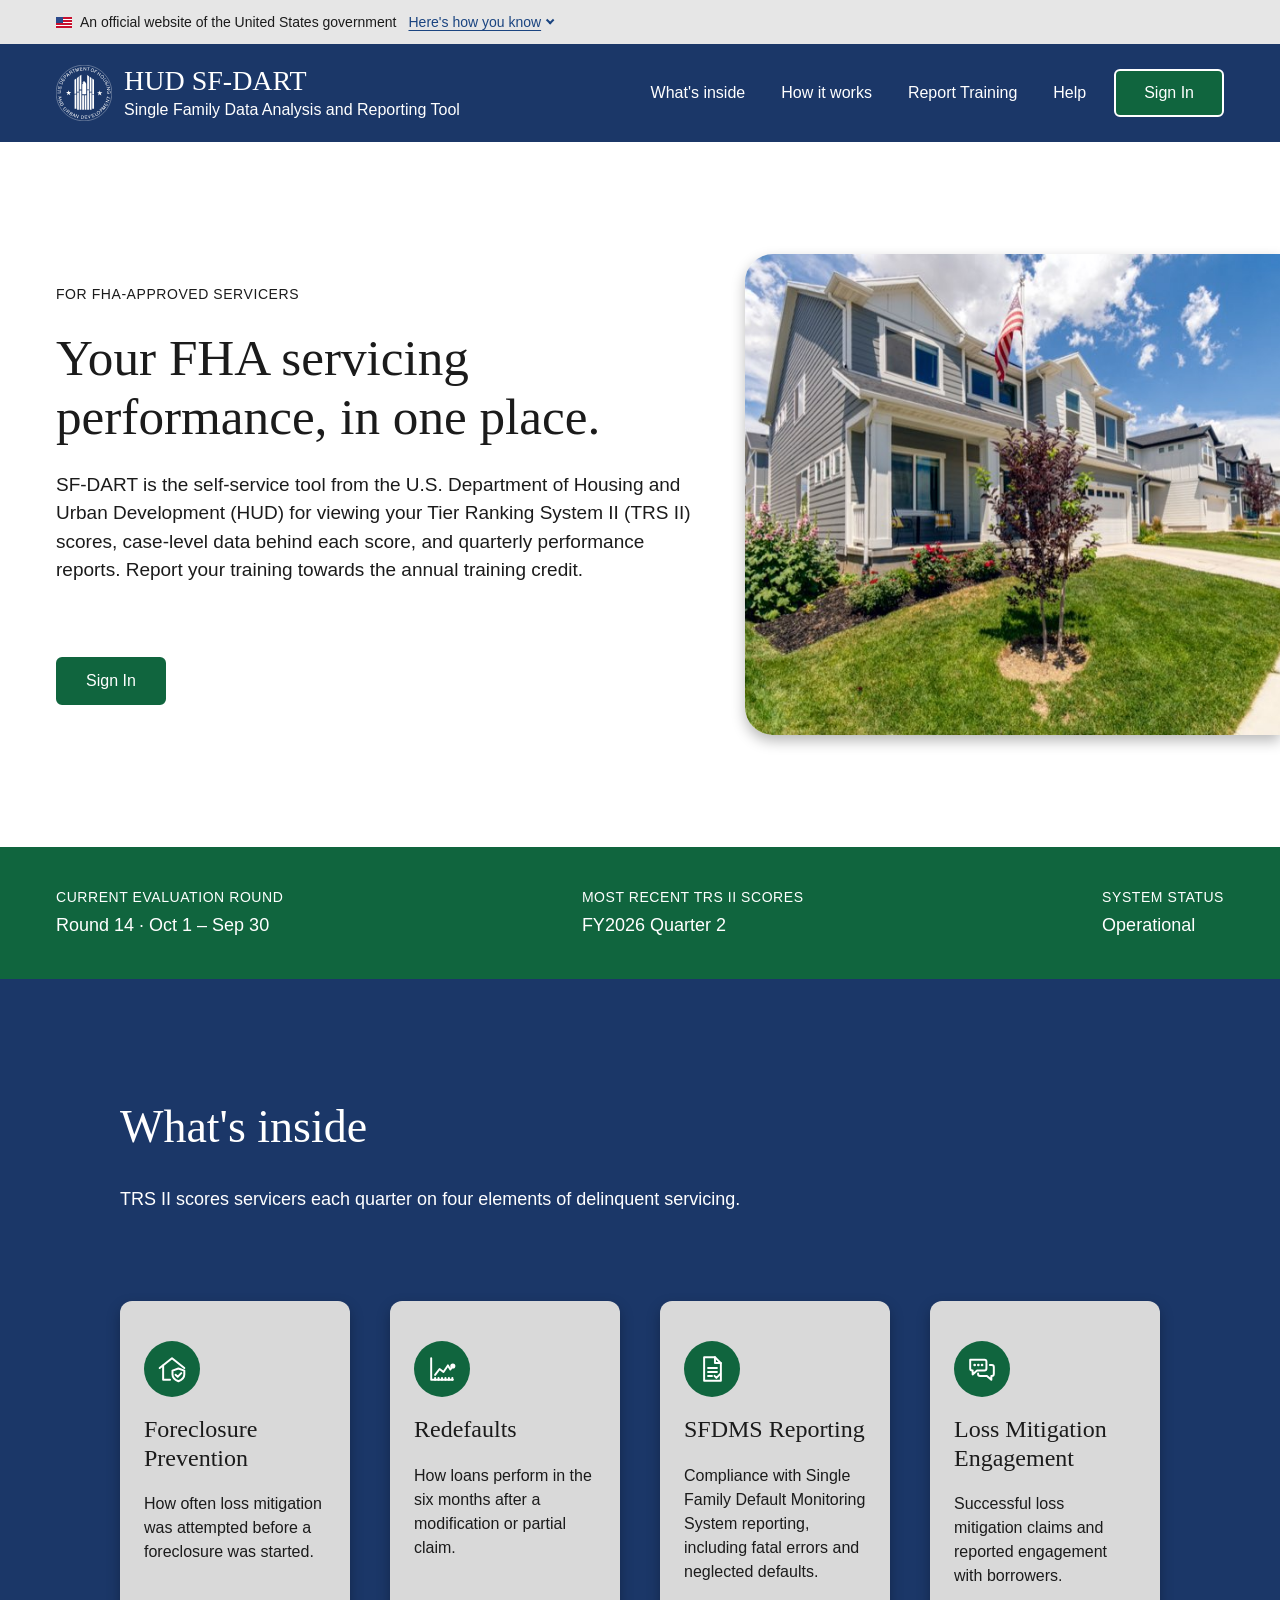
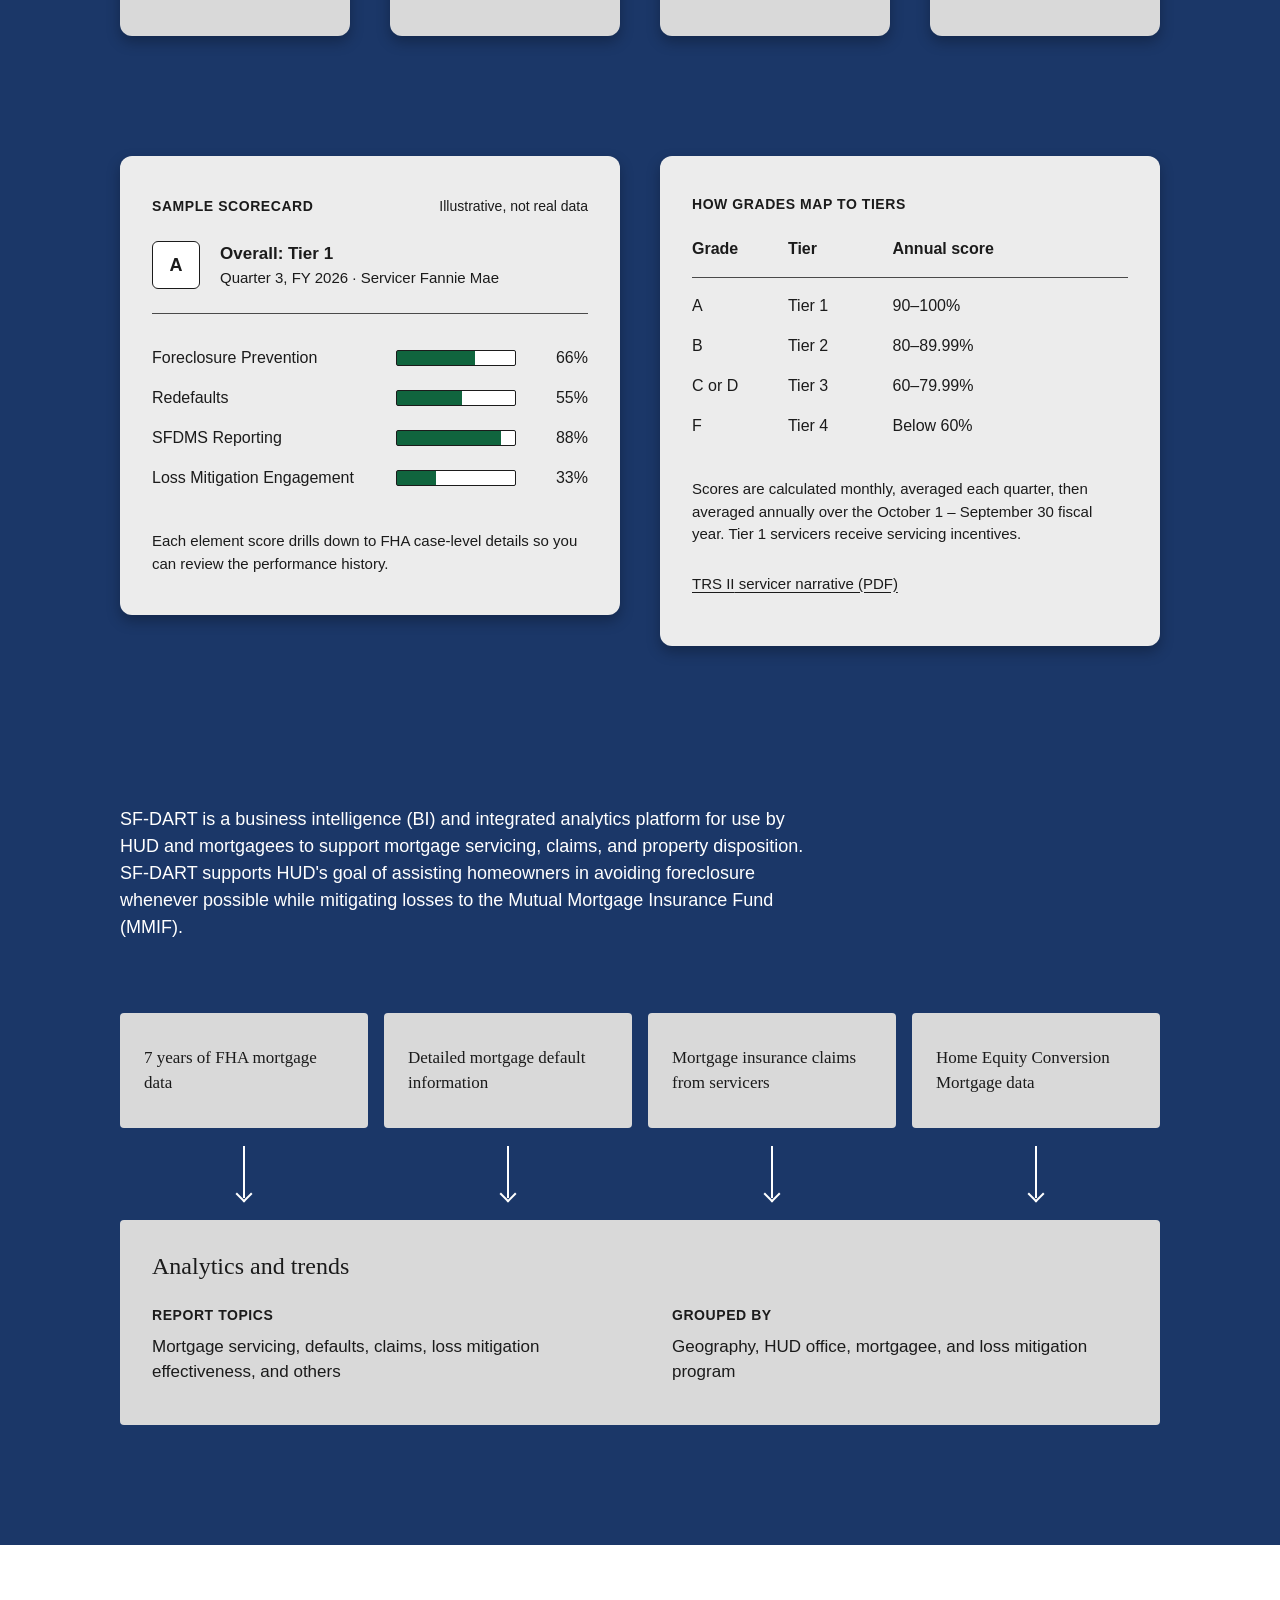
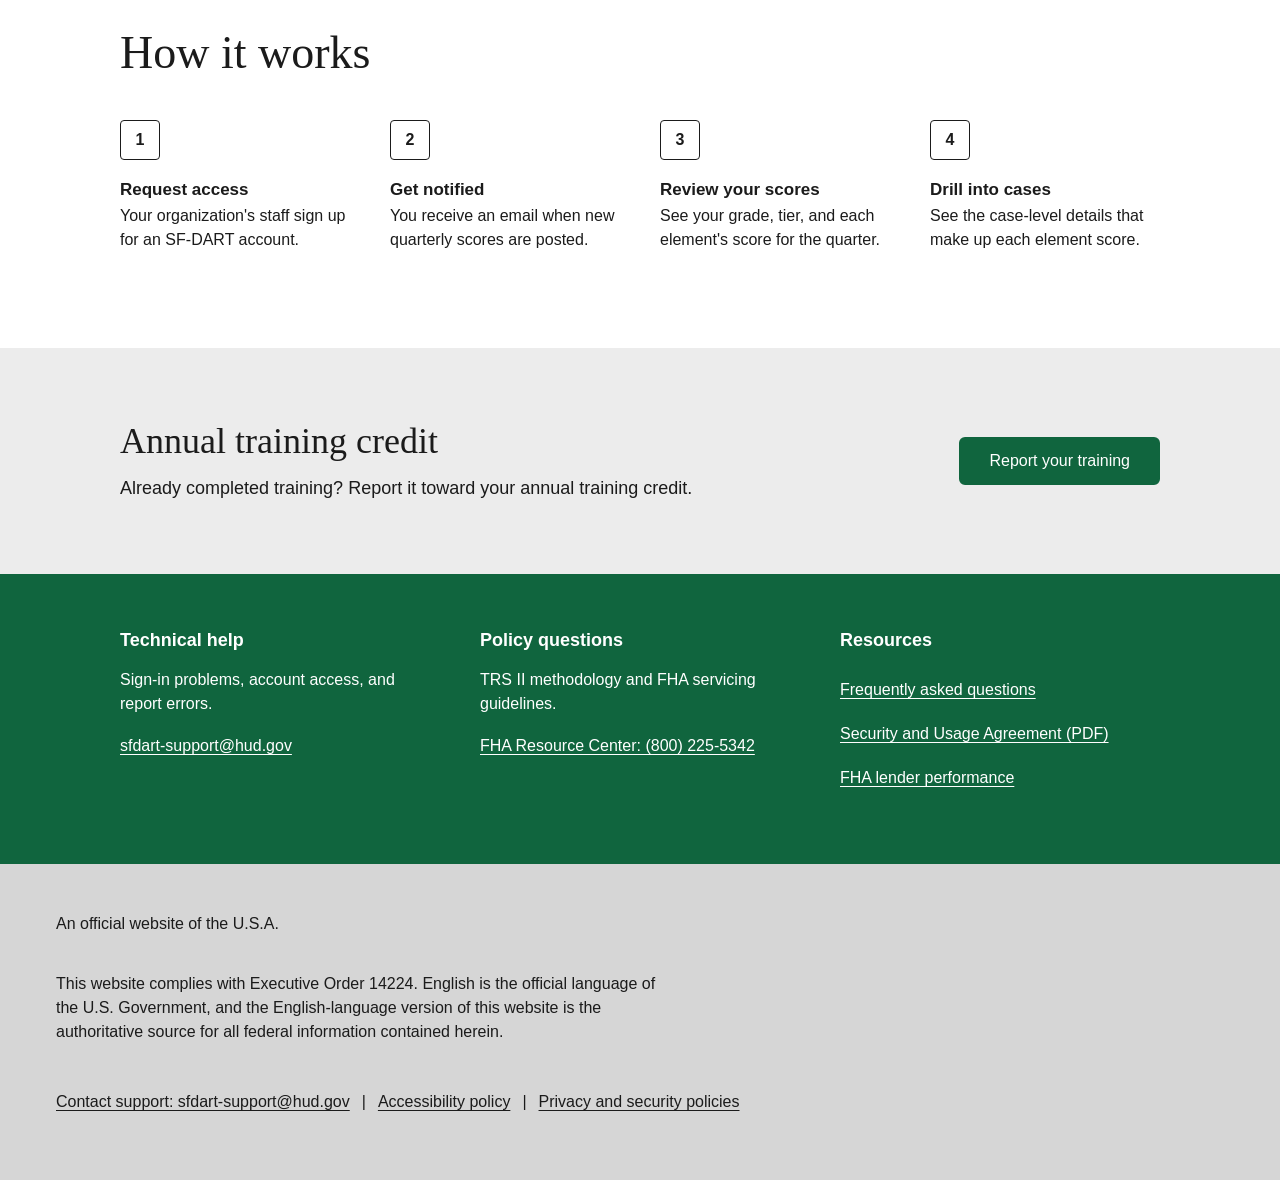
==== commit 1929a08a: "Add FAQ page and link it from home page Resources - New faq.html with questions on SF-DART, accounts" ====
--- a/index.html
+++ b/index.html
@@ -240,6 +240,7 @@
         <div>
           <h2>Resources</h2>
           <ul role="list">
+            <li><a class="link" href="faq.html">Frequently asked questions</a></li>
             <li><a class="link" href="https://sfdart.hud.gov/sfdart_user_agreement.pdf#page=1">Security and Usage Agreement (PDF)</a></li>
             <li><a class="link" href="https://www.hud.gov/hud-partners/single-family-lender-performance">FHA lender performance</a></li>
           </ul>
--- a/css/base.css
+++ b/css/base.css
@@ -232,6 +232,21 @@
 }
 .site-nav a:not(.btn):hover { text-decoration: underline; }
 
+/* Annual training credit */
+.training {
+  background: var(--panel);
+  padding: 72px 0;
+}
+.training .wrap {
+  display: flex;
+  flex-wrap: wrap;
+  align-items: center;
+  justify-content: space-between;
+  gap: 24px 48px;
+}
+.training h2 { font-size: 2.25rem; margin-bottom: 12px; }
+.training p { font-size: 1.125rem; }
+
 /* Help */
 .help {
   background: var(--green);
@@ -274,6 +289,8 @@
   padding: 0 12px;
 }
 @media (max-width: 600px) {
+  .training { padding: 56px 0; }
+  .training h2 { font-size: 1.875rem; }
   .site-footer ul { flex-direction: column; align-items: flex-start; }
   .site-footer li + li::before { content: none; }
 }
--- a/css/home.css
+++ b/css/home.css
@@ -280,20 +280,7 @@
   margin-bottom: 4px;
 }
 
-/* Annual training credit */
-.training {
-  background: var(--panel);
-  padding: 72px 0;
-}
-.training .wrap {
-  display: flex;
-  flex-wrap: wrap;
-  align-items: center;
-  justify-content: space-between;
-  gap: 24px 48px;
-}
-.training h2 { font-size: 2.25rem; margin-bottom: 12px; }
-.training p { font-size: 1.125rem; }
+/* Annual training credit (base styles in base.css) */
 .training > .wrap > :nth-child(2) { --i: 1; }
 
 
@@ -422,6 +409,4 @@
   .panel { padding: 32px 20px; }
   .scores div { grid-template-columns: minmax(0, 1fr) 64px 3.5em; gap: 10px; }
   .inside h2, .how h2 { font-size: 2.25rem; }
-  .training { padding: 56px 0; }
-  .training h2 { font-size: 1.875rem; }
-}
+}
